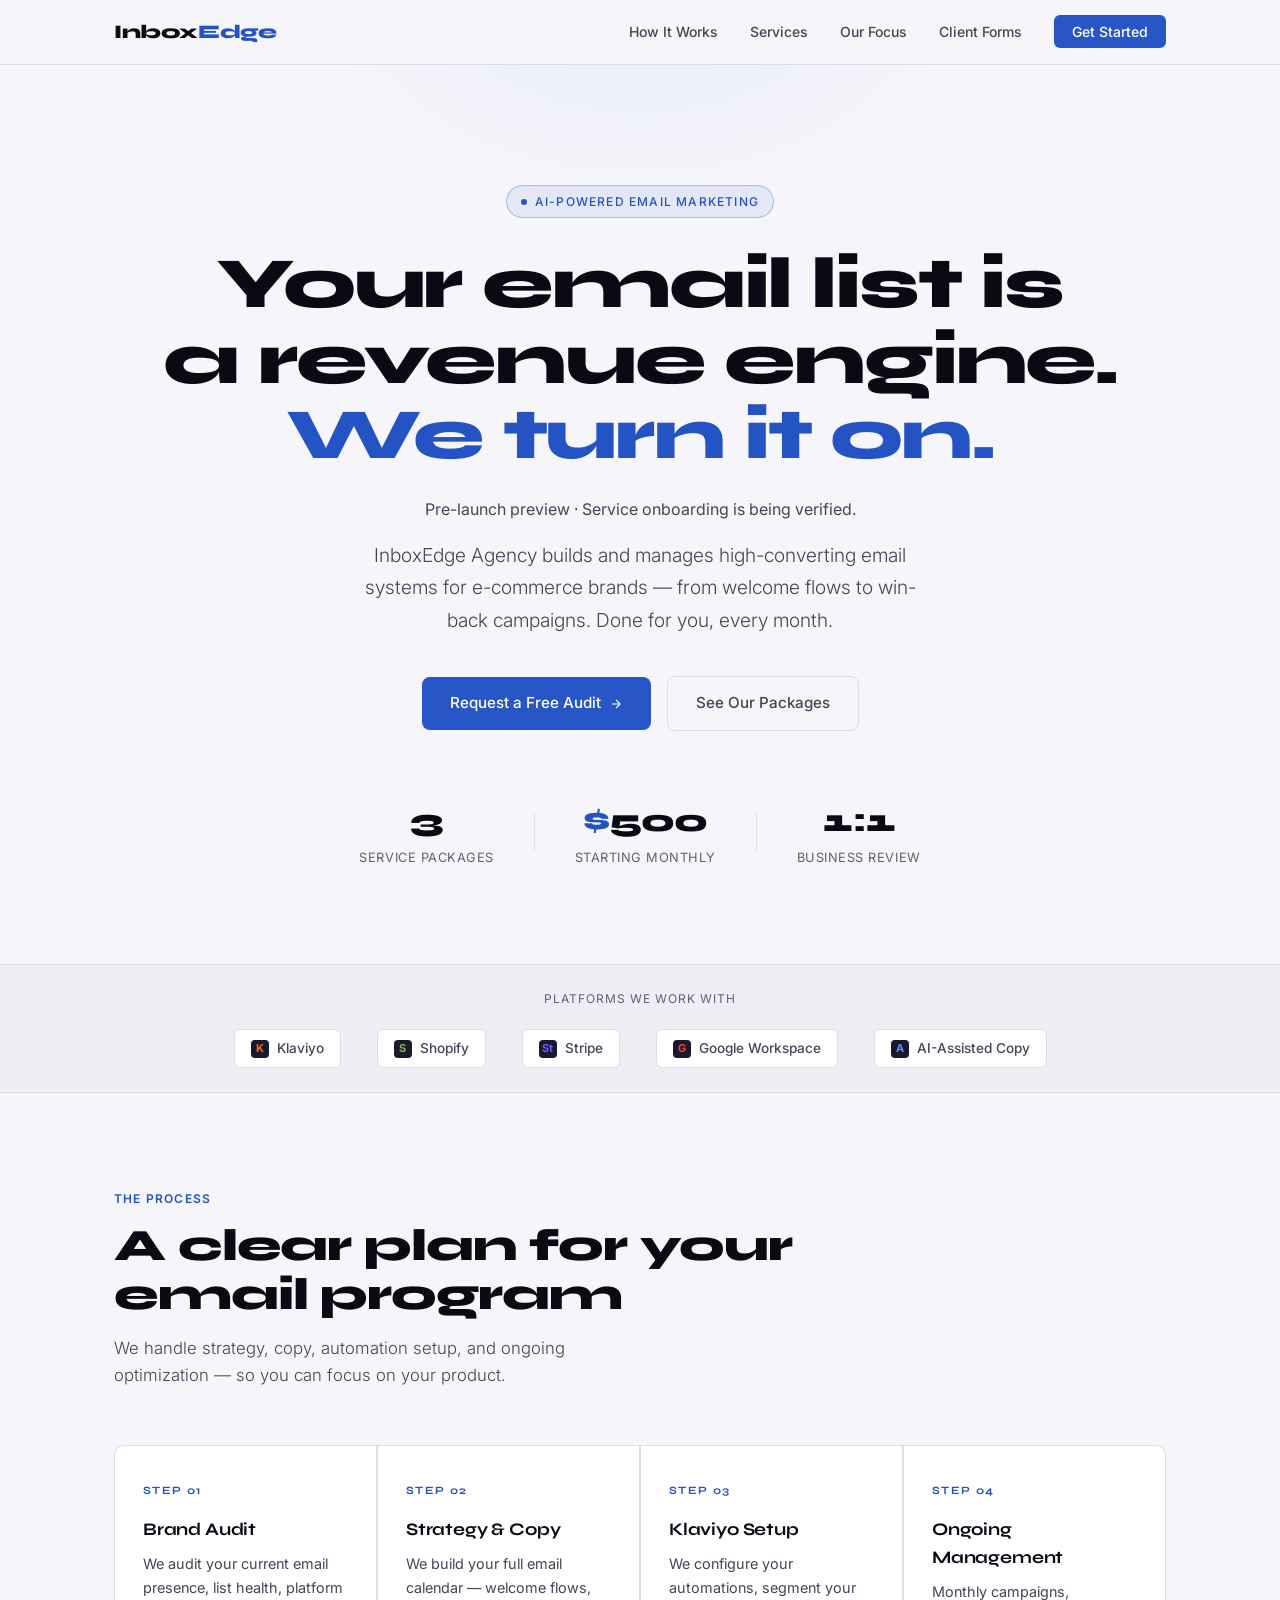
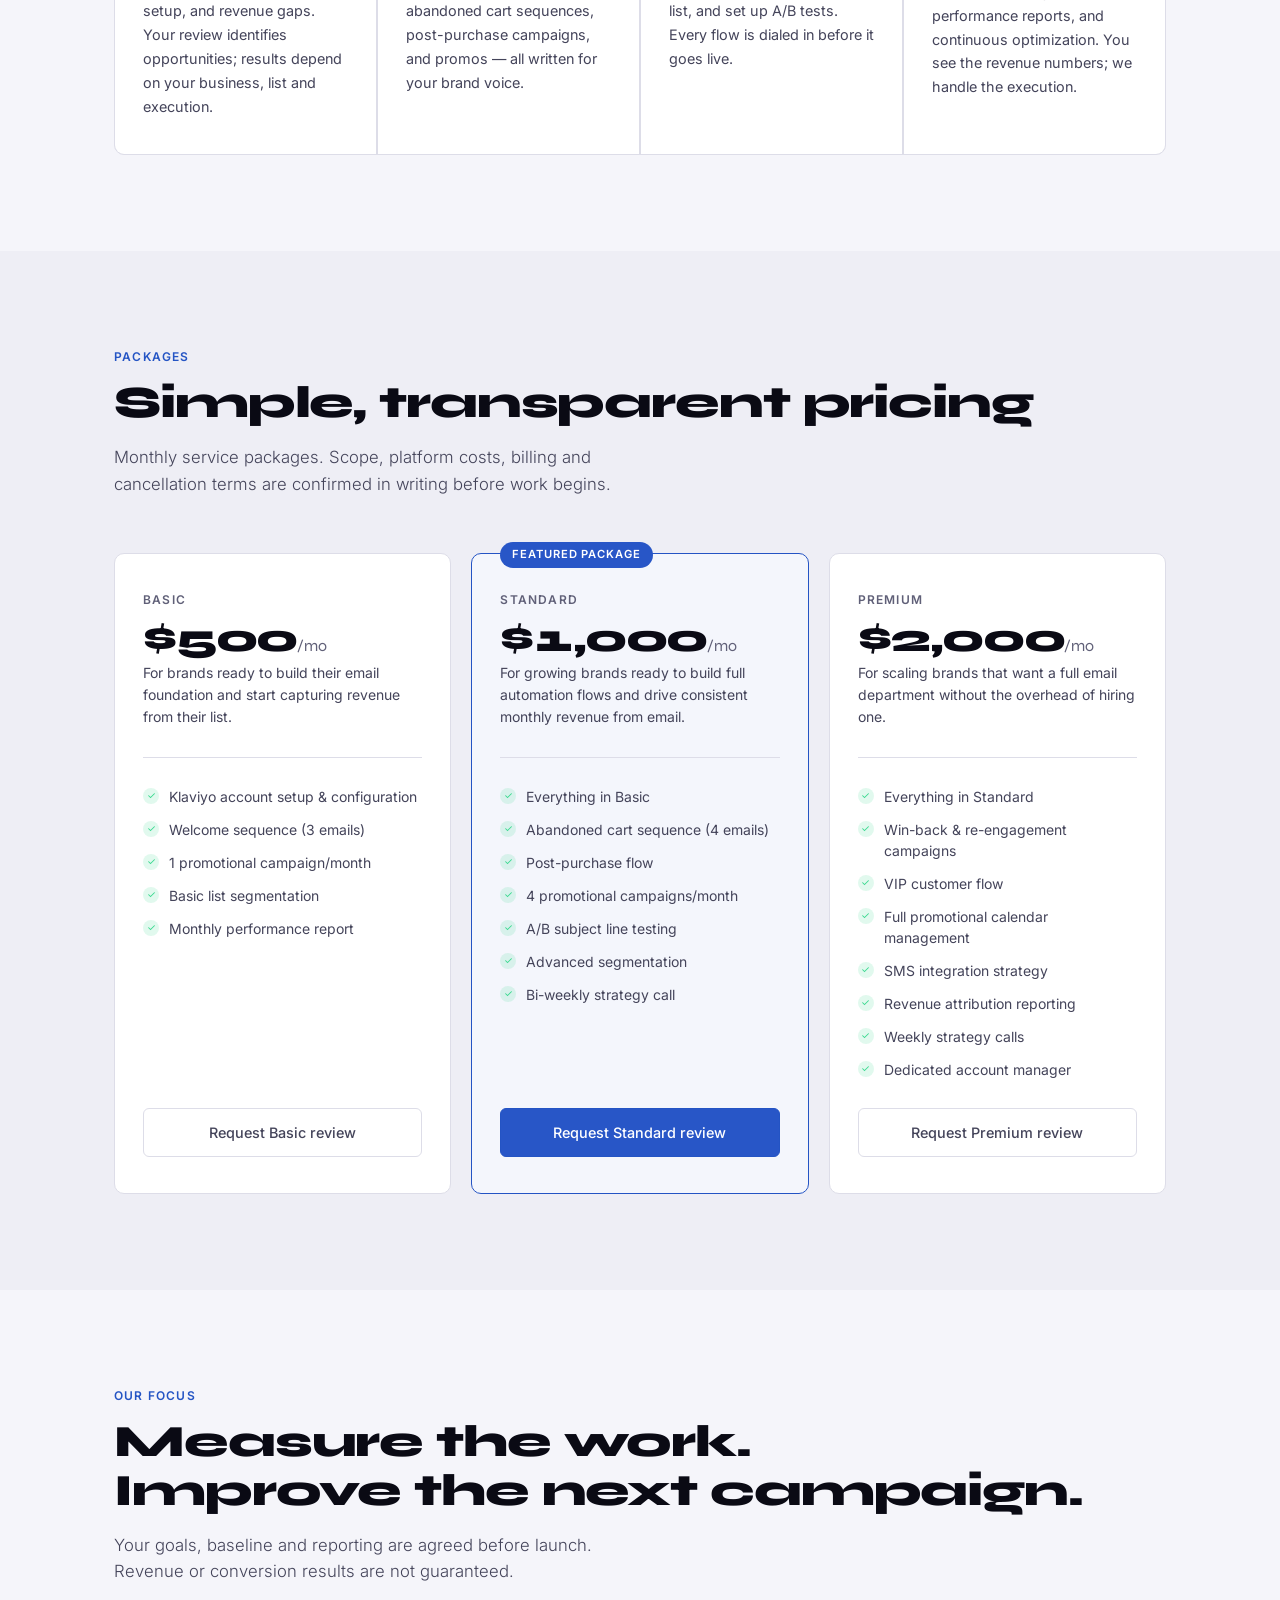
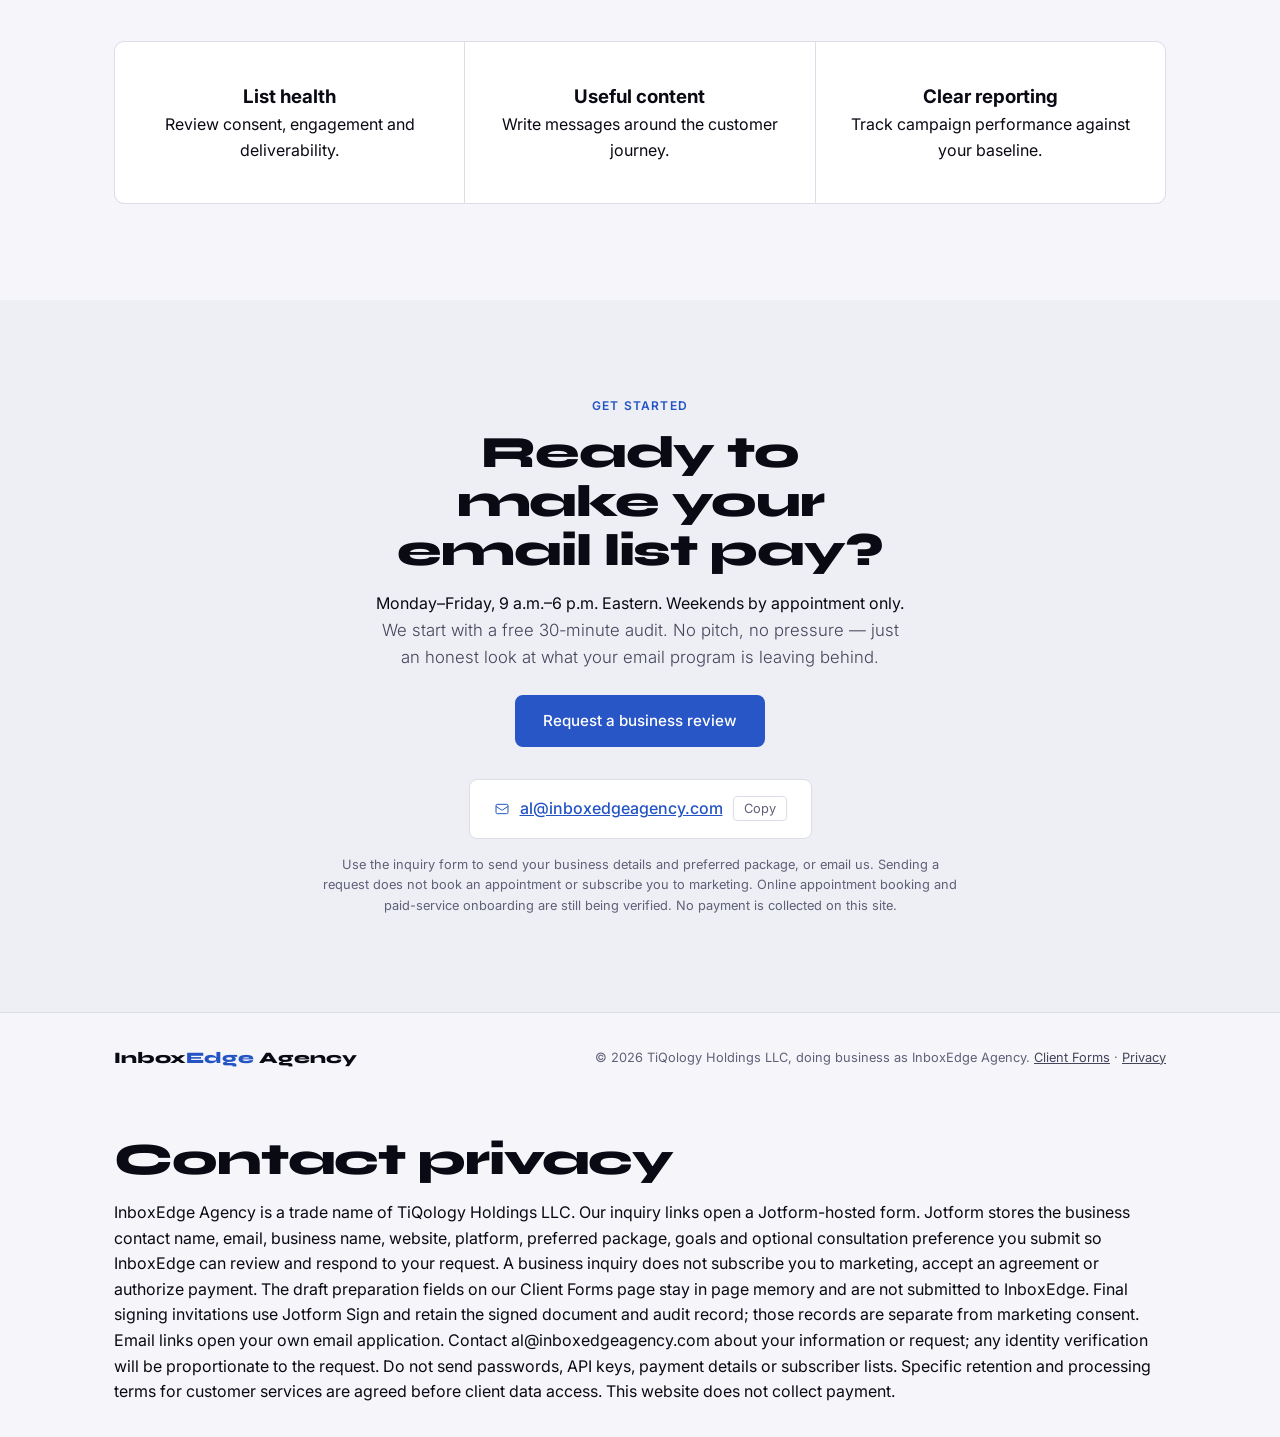
==== index.html @ fc774841 "Connect tested qualified intake with package prefill and accurate privacy" ====
<!doctype html><html lang="en"><head><meta charset=utf8><meta name=viewport content="width=device-width,initial-scale=1,viewport-fit=cover">
<title>InboxEdge Agency | Email Marketing for E-commerce</title><meta name="description" content="Email strategy, copy and automation setup for e-commerce brands. Explore InboxEdge Agency packages and request a business review."><meta name="referrer" content="strict-origin-when-cross-origin">
<link rel="stylesheet" href="https://fonts.googleapis.com/css2?family=Syne:wght@400;600;700;800&family=Inter:wght@300;400;500&display=swap">

<style>
:root {
  --bg:       #0a0a0f;
  --bg-2:     #111118;
  --bg-card:  #15151e;
  --border:   #22222e;
  --fg:       #f0f0f5;
  --fg-2:     #9090a8;
  --fg-3:     #aaaabd;
  --accent:   #5b8cff;
  --accent-2: #3d6ee8;
  --button:   #2856c7;
  --button-hover: #2047a6;
  --glow:     rgba(91,140,255,0.12);
  --good:     #34d88c;
  --radius:   10px;
  color-scheme: dark;
}
@media (prefers-color-scheme: light) {
  :root:not([data-theme="dark"]) {
    --bg:#f5f5fa;--bg-2:#eeeef5;--bg-card:#ffffff;--border:#dddde8;--fg:#0a0a14;--fg-2:#44445a;--fg-3:#606078;--accent:#2454c4;--accent-2:#2255d4;--glow:rgba(58,110,245,0.08);color-scheme:light;
  }
}
:root[data-theme="light"] {
  --bg:#f5f5fa;--bg-2:#eeeef5;--bg-card:#ffffff;--border:#dddde8;--fg:#0a0a14;--fg-2:#44445a;--fg-3:#606078;--accent:#2454c4;--accent-2:#2255d4;--glow:rgba(58,110,245,0.08);color-scheme:light;
}
*,*::before,*::after{box-sizing:border-box;margin:0;padding:0;}
html,body{height:100%;}
body{background:var(--bg);color:var(--fg);font-family:'Inter',system-ui,sans-serif;font-size:16px;line-height:1.6;-webkit-font-smoothing:antialiased;}
img{max-width:100%;display:block;}
.wrap{max-width:1100px;margin:0 auto;padding-left:max(24px,env(safe-area-inset-left,0px));padding-right:max(24px,env(safe-area-inset-right,0px));}
section{padding-block:96px;}
nav{position:sticky;top:env(safe-area-inset-top,0px);z-index:50;background:color-mix(in srgb,var(--bg) 85%,transparent);backdrop-filter:blur(12px);border-bottom:1px solid var(--border);}
body::before{content:"";position:fixed;inset:0 0 auto;height:env(safe-area-inset-top,0px);z-index:51;background:var(--bg);}
.nav-inner{display:flex;align-items:center;justify-content:space-between;height:64px;padding-left:max(24px,env(safe-area-inset-left,0px));padding-right:max(24px,env(safe-area-inset-right,0px));max-width:1100px;margin:0 auto;}
.logo{font-family:'Syne',sans-serif;font-weight:800;font-size:1.2rem;letter-spacing:-0.02em;color:var(--fg);text-decoration:none;}
.logo span{color:var(--accent);}
.nav-links{display:flex;align-items:center;gap:32px;list-style:none;}
.nav-links a{font-size:0.875rem;font-weight:500;color:var(--fg-2);text-decoration:none;transition:color 0.2s;}
.nav-links a:hover{color:var(--fg);}
.nav-cta{background:var(--accent);color:#fff!important;padding:8px 18px;border-radius:6px;font-weight:500!important;transition:background 0.2s!important;}
.nav-cta:hover{background:var(--accent-2)!important;color:#fff!important;}
.hero{padding-block:120px 96px;text-align:center;position:relative;overflow:hidden;}
.hero::before{content:"";position:absolute;top:-40%;left:50%;transform:translateX(-50%);width:700px;height:500px;background:radial-gradient(ellipse at center,var(--glow) 0%,transparent 70%);pointer-events:none;}
.eyebrow{display:inline-flex;align-items:center;gap:8px;font-size:0.75rem;font-weight:500;letter-spacing:0.1em;text-transform:uppercase;color:var(--accent);border:1px solid color-mix(in srgb,var(--accent) 30%,transparent);background:color-mix(in srgb,var(--accent) 8%,transparent);padding:6px 14px;border-radius:100px;margin-bottom:28px;}
.eyebrow-dot{width:6px;height:6px;background:var(--accent);border-radius:50%;animation:pulse 2s ease-in-out infinite;}
@keyframes pulse{0%,100%{opacity:1;}50%{opacity:0.3;}}
h1{font-family:'Syne',sans-serif;font-size:clamp(2.6rem,6vw,4.5rem);font-weight:800;line-height:1.05;letter-spacing:-0.03em;text-wrap:balance;margin-bottom:24px;color:var(--fg);}
h1 em{font-style:normal;color:var(--accent);}
.hero-sub{font-size:clamp(1rem,2vw,1.2rem);color:var(--fg-2);max-width:580px;margin:0 auto 40px;font-weight:300;line-height:1.7;}
.hero-actions{display:flex;align-items:center;justify-content:center;gap:16px;flex-wrap:wrap;}
.btn-primary{display:inline-flex;align-items:center;gap:8px;background:var(--accent);color:#fff;font-family:'Inter',sans-serif;font-weight:500;font-size:0.95rem;padding:14px 28px;border-radius:8px;text-decoration:none;transition:background 0.2s,transform 0.15s;}
.btn-primary:hover{background:var(--accent-2);transform:translateY(-1px);}
.btn-secondary{display:inline-flex;align-items:center;gap:8px;background:transparent;color:var(--fg-2);font-family:'Inter',sans-serif;font-weight:500;font-size:0.95rem;padding:14px 28px;border-radius:8px;border:1px solid var(--border);text-decoration:none;transition:border-color 0.2s,color 0.2s;}
.btn-secondary:hover{border-color:var(--fg-3);color:var(--fg);}
.hero-stat-row{display:flex;align-items:center;justify-content:center;gap:40px;margin-top:64px;flex-wrap:wrap;}
.hero-stat{text-align:center;}
.hero-stat-num{font-family:'Syne',sans-serif;font-size:2rem;font-weight:800;color:var(--fg);letter-spacing:-0.03em;font-variant-numeric:tabular-nums;}
.hero-stat-num span{color:var(--accent);}
.hero-stat-label{font-size:0.8rem;color:var(--fg-3);letter-spacing:0.04em;text-transform:uppercase;margin-top:2px;}
.stat-divider{width:1px;height:36px;background:var(--border);}
.proof-band{border-top:1px solid var(--border);border-bottom:1px solid var(--border);background:var(--bg-2);padding-block:24px;overflow:hidden;}
.proof-label{text-align:center;font-size:0.75rem;color:var(--fg-3);letter-spacing:0.08em;text-transform:uppercase;margin-bottom:20px;}
.platform-row{display:flex;align-items:center;justify-content:center;gap:36px;flex-wrap:wrap;}
.platform-pill{display:flex;align-items:center;gap:8px;font-size:0.85rem;font-weight:500;color:var(--fg-2);padding:8px 16px;border:1px solid var(--border);border-radius:6px;background:var(--bg-card);}
.platform-icon{width:18px;height:18px;border-radius:4px;display:flex;align-items:center;justify-content:center;font-size:11px;font-weight:700;}
.section-label{font-size:0.75rem;font-weight:600;letter-spacing:0.1em;text-transform:uppercase;color:var(--accent);margin-bottom:12px;}
h2{font-family:'Syne',sans-serif;font-size:clamp(1.8rem,4vw,2.8rem);font-weight:800;letter-spacing:-0.025em;line-height:1.1;text-wrap:balance;color:var(--fg);margin-bottom:16px;}
.section-sub{font-size:1.05rem;color:var(--fg-2);max-width:520px;margin-bottom:56px;font-weight:300;}
.steps{display:grid;grid-template-columns:repeat(auto-fit,minmax(240px,1fr));gap:2px;border:1px solid var(--border);border-radius:var(--radius);overflow:hidden;background:var(--border);}
.step{background:var(--bg-card);padding:36px 28px;position:relative;}
.step-num{font-family:'Syne',sans-serif;font-size:0.7rem;font-weight:700;letter-spacing:0.12em;color:var(--accent);text-transform:uppercase;margin-bottom:16px;}
.step h3{font-family:'Syne',sans-serif;font-size:1.1rem;font-weight:700;letter-spacing:-0.01em;margin-bottom:8px;color:var(--fg);}
.step p{font-size:0.9rem;color:var(--fg-2);line-height:1.65;}
.services-section{background:var(--bg-2);}
.packages{display:grid;grid-template-columns:repeat(auto-fit,minmax(280px,1fr));gap:20px;}
.package{background:var(--bg-card);border:1px solid var(--border);border-radius:var(--radius);padding:36px 28px;display:flex;flex-direction:column;transition:border-color 0.2s;position:relative;}
.package:hover{border-color:var(--accent);}
.package.featured{border-color:var(--accent);background:color-mix(in srgb,var(--accent) 5%,var(--bg-card));}
.package-badge{position:absolute;top:-12px;left:28px;background:var(--accent);color:#fff;font-size:0.7rem;font-weight:600;letter-spacing:0.08em;text-transform:uppercase;padding:4px 12px;border-radius:100px;}
.package-tier{font-size:0.75rem;font-weight:600;letter-spacing:0.1em;text-transform:uppercase;color:var(--fg-3);margin-bottom:8px;}
.package-price{font-family:'Syne',sans-serif;font-size:2.5rem;font-weight:800;letter-spacing:-0.03em;color:var(--fg);line-height:1;margin-bottom:4px;font-variant-numeric:tabular-nums;}
.package-price span{font-size:1rem;font-weight:400;color:var(--fg-3);letter-spacing:0;}
.package-desc{font-size:0.875rem;color:var(--fg-2);margin-bottom:28px;padding-bottom:28px;border-bottom:1px solid var(--border);}
.package-features{list-style:none;display:flex;flex-direction:column;gap:12px;flex:1;margin-bottom:28px;}
.package-features li{display:flex;align-items:flex-start;gap:10px;font-size:0.875rem;color:var(--fg-2);line-height:1.5;}
.check-icon{width:16px;height:16px;border-radius:50%;background:color-mix(in srgb,var(--good) 15%,transparent);color:var(--good);display:flex;align-items:center;justify-content:center;font-size:10px;flex-shrink:0;margin-top:2px;}
.pkg-btn{display:block;text-align:center;padding:12px;border-radius:6px;font-weight:500;font-size:0.9rem;text-decoration:none;transition:background 0.2s,color 0.2s;border:1px solid var(--border);color:var(--fg-2);}
.pkg-btn:hover{border-color:var(--accent);color:var(--accent);}
.package.featured .pkg-btn{background:var(--accent);border-color:var(--accent);color:#fff;}
.package.featured .pkg-btn:hover{background:var(--accent-2);}
.results-grid{display:grid;grid-template-columns:repeat(auto-fit,minmax(200px,1fr));gap:1px;border:1px solid var(--border);border-radius:var(--radius);overflow:hidden;background:var(--border);}
.result-card{background:var(--bg-card);padding:40px 28px;text-align:center;}
.result-num{font-family:'Syne',sans-serif;font-size:2.6rem;font-weight:800;letter-spacing:-0.04em;color:var(--accent);line-height:1;margin-bottom:8px;font-variant-numeric:tabular-nums;}
.result-label{font-size:0.875rem;color:var(--fg-2);line-height:1.5;}
.contact-section{background:var(--bg-2);}
.contact-box{max-width:640px;margin:0 auto;text-align:center;}
.contact-email{display:inline-flex;align-items:center;gap:10px;margin-top:32px;padding:16px 24px;border:1px solid var(--border);border-radius:8px;background:var(--bg-card);font-size:1rem;font-weight:500;color:var(--fg);position:relative;}
.email-address{font-family:'Inter',monospace;color:var(--accent);user-select:all;}
.copy-btn{cursor:pointer;background:none;border:none;color:var(--fg-3);font-size:0.8rem;padding:4px 10px;border-radius:4px;border:1px solid var(--border);font-family:'Inter',sans-serif;transition:color 0.2s,border-color 0.2s;}
.copy-btn:hover{color:var(--accent);border-color:var(--accent);}
footer{border-top:1px solid var(--border);padding-block:32px;}
.footer-inner{display:flex;align-items:center;justify-content:space-between;flex-wrap:wrap;gap:16px;padding-left:max(24px,env(safe-area-inset-left,0px));padding-right:max(24px,env(safe-area-inset-right,0px));max-width:1100px;margin:0 auto;}
.footer-logo{font-family:'Syne',sans-serif;font-weight:800;font-size:1rem;color:var(--fg);}
.footer-logo span{color:var(--accent);}
.footer-copy{font-size:0.8rem;color:var(--fg-3);}
@media(max-width:600px){section{padding-block:64px;}.hero{padding-block:72px 56px;}.hero-stat-row{gap:24px;}.stat-divider{display:none;}.nav-links{display:none;}}
a:focus-visible,button:focus-visible{outline:3px solid var(--accent);outline-offset:4px;} .skip-link{position:absolute;left:12px;top:-100px;z-index:100;background:var(--bg-card);padding:12px;color:var(--fg);} .skip-link:focus{top:12px;} @media(prefers-reduced-motion:reduce){*,*::before,*::after{animation:none!important;transition:none!important;scroll-behavior:auto!important;}} @media(max-width:600px){.nav-links{display:flex;gap:12px}.nav-links li:not(:last-child){display:none}.contact-email{max-width:100%;flex-wrap:wrap;justify-content:center}.email-address{overflow-wrap:anywhere}} </style><style>
/* Separate button backgrounds from accent text to preserve readable contrast. */
.nav-cta,.btn-primary,.package-badge,.package.featured .pkg-btn{background:var(--button);color:#fff;}
.nav-cta:hover,.btn-primary:hover,.package.featured .pkg-btn:hover{background:var(--button-hover)!important;}
.sr-only{position:absolute;width:1px;height:1px;padding:0;margin:-1px;overflow:hidden;clip-path:inset(50%);white-space:nowrap;border:0;}
section[id],main[id]{scroll-margin-top:100px;}
@media(max-width:600px){
  .nav-inner{height:auto;min-height:64px;flex-wrap:wrap;gap:12px;padding-block:12px;}
  .nav-links{display:flex;flex-wrap:wrap;gap:12px 18px;width:100%;}
  .nav-links li:not(:last-child){display:list-item;}
  .nav-links a{display:inline-block;padding-block:8px;}
  .packages,.steps,.results-grid{grid-template-columns:minmax(0,1fr);}
  .hero-actions>a{justify-content:center;max-width:100%;}
  section[id],main[id]{scroll-margin-top:160px;}
}
</style></head><body><a class="skip-link" href="#main">Skip to content</a>


<nav aria-label="Main navigation">
  <div class="nav-inner">
    <a href="#" class="logo">Inbox<span>Edge</span></a>
    <ul class="nav-links">
      <li><a href="#how">How It Works</a></li>
      <li><a href="#services">Services</a></li>
      <li><a href="#results">Our Focus</a></li>
      <li><a href="/forms/">Client Forms</a></li>
      <li><a href="#contact" class="nav-cta">Get Started</a></li>
    </ul>
  </div>
</nav>

<main id="main"><section class="hero">
  <div class="wrap">
    <div class="eyebrow"><span class="eyebrow-dot"></span>AI-Powered Email Marketing</div>
    <h1>Your email list is<br>a revenue engine.<br><em>We turn it on.</em></h1>
    <p style="color:var(--fg-2);margin-bottom:16px">Pre-launch preview · Service onboarding is being verified.</p><p class="hero-sub">InboxEdge Agency builds and manages high-converting email systems for e-commerce brands — from welcome flows to win-back campaigns. Done for you, every month.</p>
    <div class="hero-actions">
      <a href="https://www.jotform.com/262954506255058?package=Free%20business%20review%20or%20undecided" class="btn-primary">Request a Free Audit <svg aria-hidden="true" focusable="false" width="14" height="14" fill="none" stroke="currentColor" stroke-width="2" viewBox="0 0 24 24"><path d="M5 12h14M12 5l7 7-7 7"/></svg></a>
      <a href="#services" class="btn-secondary">See Our Packages</a>
    </div>
    <div class="hero-stat-row">
      <div class="hero-stat"><div class="hero-stat-num">3</div><div class="hero-stat-label">Service Packages</div></div>
      <div class="stat-divider"></div>
      <div class="hero-stat"><div class="hero-stat-num"><span>$</span>500</div><div class="hero-stat-label">Starting Monthly</div></div>
      <div class="stat-divider"></div>
      <div class="hero-stat"><div class="hero-stat-num">1:1</div><div class="hero-stat-label">Business Review</div></div>
    </div>
  </div>
</section>

<div class="proof-band">
  <div class="proof-label">Platforms we work with</div>
  <div class="platform-row">
    <div class="platform-pill"><div class="platform-icon" style="background:#1a1a2e;color:#fd6a02;">K</div>Klaviyo</div>
    <div class="platform-pill"><div class="platform-icon" style="background:#1a1a2e;color:#7ab648;">S</div>Shopify</div>
    <div class="platform-pill"><div class="platform-icon" style="background:#1a1a2e;color:#635bff;">St</div>Stripe</div>
    <div class="platform-pill"><div class="platform-icon" style="background:#1a1a2e;color:#ea4335;">G</div>Google Workspace</div>
    <div class="platform-pill"><div class="platform-icon" style="background:#1a1a2e;color:#5b8cff;">A</div>AI-Assisted Copy</div>
  </div>
</div>

<section id="how">
  <div class="wrap">
    <div class="section-label">The Process</div>
    <h2>A clear plan for your<br>email program</h2>
    <p class="section-sub">We handle strategy, copy, automation setup, and ongoing optimization — so you can focus on your product.</p>
    <div class="steps">
      <div class="step"><div class="step-num">Step 01</div><h3>Brand Audit</h3><p>We audit your current email presence, list health, platform setup, and revenue gaps. Your review identifies opportunities; results depend on your business, list and execution.</p></div>
      <div class="step"><div class="step-num">Step 02</div><h3>Strategy & Copy</h3><p>We build your full email calendar — welcome flows, abandoned cart sequences, post-purchase campaigns, and promos — all written for your brand voice.</p></div>
      <div class="step"><div class="step-num">Step 03</div><h3>Klaviyo Setup</h3><p>We configure your automations, segment your list, and set up A/B tests. Every flow is dialed in before it goes live.</p></div>
      <div class="step"><div class="step-num">Step 04</div><h3>Ongoing Management</h3><p>Monthly campaigns, performance reports, and continuous optimization. You see the revenue numbers; we handle the execution.</p></div>
    </div>
  </div>
</section>

<section id="services" class="services-section">
  <div class="wrap">
    <div class="section-label">Packages</div>
    <h2>Simple, transparent pricing</h2>
    <p class="section-sub">Monthly service packages. Scope, platform costs, billing and cancellation terms are confirmed in writing before work begins.</p>
    <div class="packages">
      <div class="package">
        <div class="package-tier">Basic</div>
        <div class="package-price">$500<span>/mo</span></div>
        <p class="package-desc">For brands ready to build their email foundation and start capturing revenue from their list.</p>
        <ul class="package-features">
          <li><span class="check-icon">✓</span>Klaviyo account setup & configuration</li>
          <li><span class="check-icon">✓</span>Welcome sequence (3 emails)</li>
          <li><span class="check-icon">✓</span>1 promotional campaign/month</li>
          <li><span class="check-icon">✓</span>Basic list segmentation</li>
          <li><span class="check-icon">✓</span>Monthly performance report</li>
        </ul>
        <a href="https://www.jotform.com/262954506255058?package=Basic%20%E2%80%94%20%24500%2Fmonth" class="pkg-btn">Request Basic review</a>
      </div>
      <div class="package featured">
        <div class="package-badge">Featured package</div>
        <div class="package-tier">Standard</div>
        <div class="package-price">$1,000<span>/mo</span></div>
        <p class="package-desc">For growing brands ready to build full automation flows and drive consistent monthly revenue from email.</p>
        <ul class="package-features">
          <li><span class="check-icon">✓</span>Everything in Basic</li>
          <li><span class="check-icon">✓</span>Abandoned cart sequence (4 emails)</li>
          <li><span class="check-icon">✓</span>Post-purchase flow</li>
          <li><span class="check-icon">✓</span>4 promotional campaigns/month</li>
          <li><span class="check-icon">✓</span>A/B subject line testing</li>
          <li><span class="check-icon">✓</span>Advanced segmentation</li>
          <li><span class="check-icon">✓</span>Bi-weekly strategy call</li>
        </ul>
        <a href="https://www.jotform.com/262954506255058?package=Standard%20%E2%80%94%20%241%2C000%2Fmonth" class="pkg-btn">Request Standard review</a>
      </div>
      <div class="package">
        <div class="package-tier">Premium</div>
        <div class="package-price">$2,000<span>/mo</span></div>
        <p class="package-desc">For scaling brands that want a full email department without the overhead of hiring one.</p>
        <ul class="package-features">
          <li><span class="check-icon">✓</span>Everything in Standard</li>
          <li><span class="check-icon">✓</span>Win-back & re-engagement campaigns</li>
          <li><span class="check-icon">✓</span>VIP customer flow</li>
          <li><span class="check-icon">✓</span>Full promotional calendar management</li>
          <li><span class="check-icon">✓</span>SMS integration strategy</li>
          <li><span class="check-icon">✓</span>Revenue attribution reporting</li>
          <li><span class="check-icon">✓</span>Weekly strategy calls</li>
          <li><span class="check-icon">✓</span>Dedicated account manager</li>
        </ul>
        <a href="https://www.jotform.com/262954506255058?package=Premium%20%E2%80%94%20%242%2C000%2Fmonth" class="pkg-btn">Request Premium review</a>
      </div>
    </div>
  </div>
</section>

<section id="results"><div class="wrap"><div class="section-label">Our Focus</div><h2>Measure the work.<br>Improve the next campaign.</h2><p class="section-sub">Your goals, baseline and reporting are agreed before launch. Revenue or conversion results are not guaranteed.</p><div class="results-grid"><div class="result-card"><h3>List health</h3><p>Review consent, engagement and deliverability.</p></div><div class="result-card"><h3>Useful content</h3><p>Write messages around the customer journey.</p></div><div class="result-card"><h3>Clear reporting</h3><p>Track campaign performance against your baseline.</p></div></div></div></section><section id="contact" class="contact-section">
  <div class="wrap">
    <div class="contact-box">
      <div class="section-label">Get Started</div>
      <h2>Ready to make your<br>email list pay?</h2>
      <p>Monday–Friday, 9 a.m.–6 p.m. Eastern. Weekends by appointment only.</p>
      <p class="section-sub" style="margin:0 auto 8px;">We start with a free 30-minute audit. No pitch, no pressure — just an honest look at what your email program is leaving behind.</p>
      <p style="margin-top:24px"><a class="btn-primary" href="https://www.jotform.com/262954506255058?package=Free%20business%20review%20or%20undecided">Request a business review</a></p><div class="contact-email">
        <svg aria-hidden="true" focusable="false" width="16" height="16" fill="none" stroke="currentColor" stroke-width="1.5" viewBox="0 0 24 24" style="color:var(--accent)"><path d="M3 8l7.89 5.26a2 2 0 002.22 0L21 8M5 19h14a2 2 0 002-2V7a2 2 0 00-2-2H5a2 2 0 00-2 2v10a2 2 0 002 2z"/></svg>
        <a class="email-address" href="mailto:al@inboxedgeagency.com?subject=InboxEdge%20business%20audit">al@inboxedgeagency.com</a>
        <button class="copy-btn" id="copyBtn" type="button" aria-label="Copy business email address">Copy</button>
      </div>
      <p style="margin-top:16px;font-size:0.8rem;color:var(--fg-3);">Use the inquiry form to send your business details and preferred package, or email us. Sending a request does not book an appointment or subscribe you to marketing. Online appointment booking and paid-service onboarding are still being verified. No payment is collected on this site.</p>
    </div>
  </div>
</section>

<p id="copyStatus" class="sr-only" role="status" aria-live="polite"></p></main><footer>
  <div class="footer-inner">
    <div class="footer-logo">Inbox<span>Edge</span> Agency</div>
    <div class="footer-copy">© 2026 TiQology Holdings LLC, doing business as InboxEdge Agency. <a href="/forms/" style="color:var(--fg-2)">Client Forms</a> · <a href="#privacy" style="color:var(--fg-2)">Privacy</a></div>
  </div>
</footer>

<section id="privacy" class="wrap" style="padding-block:32px"><h2>Contact privacy</h2><p>InboxEdge Agency is a trade name of TiQology Holdings LLC. Our inquiry links open a Jotform-hosted form. Jotform stores the business contact name, email, business name, website, platform, preferred package, goals and optional consultation preference you submit so InboxEdge can review and respond to your request. A business inquiry does not subscribe you to marketing, accept an agreement or authorize payment. The draft preparation fields on our Client Forms page stay in page memory and are not submitted to InboxEdge. Final signing invitations use Jotform Sign and retain the signed document and audit record; those records are separate from marketing consent. Email links open your own email application. Contact al@inboxedgeagency.com about your information or request; any identity verification will be proportionate to the request. Do not send passwords, API keys, payment details or subscriber lists. Specific retention and processing terms for customer services are agreed before client data access. This website does not collect payment.</p></section><script>
document.getElementById('copyBtn').addEventListener('click',function(){
  const status=document.getElementById('copyStatus');
  const fallback=()=>{status.textContent='Copy unavailable. Select the business email address or use its email link.';};
  if(!navigator.clipboard||!navigator.clipboard.writeText){fallback();return;}
  navigator.clipboard.writeText('al@inboxedgeagency.com').then(()=>{
    status.textContent='Business email address copied.';
    this.textContent='Copied!';this.style.color='var(--good)';this.style.borderColor='var(--good)';
    setTimeout(()=>{this.textContent='Copy';this.style.color='';this.style.borderColor='';},2000);
  }).catch(fallback);
});
</script>
</body></html>
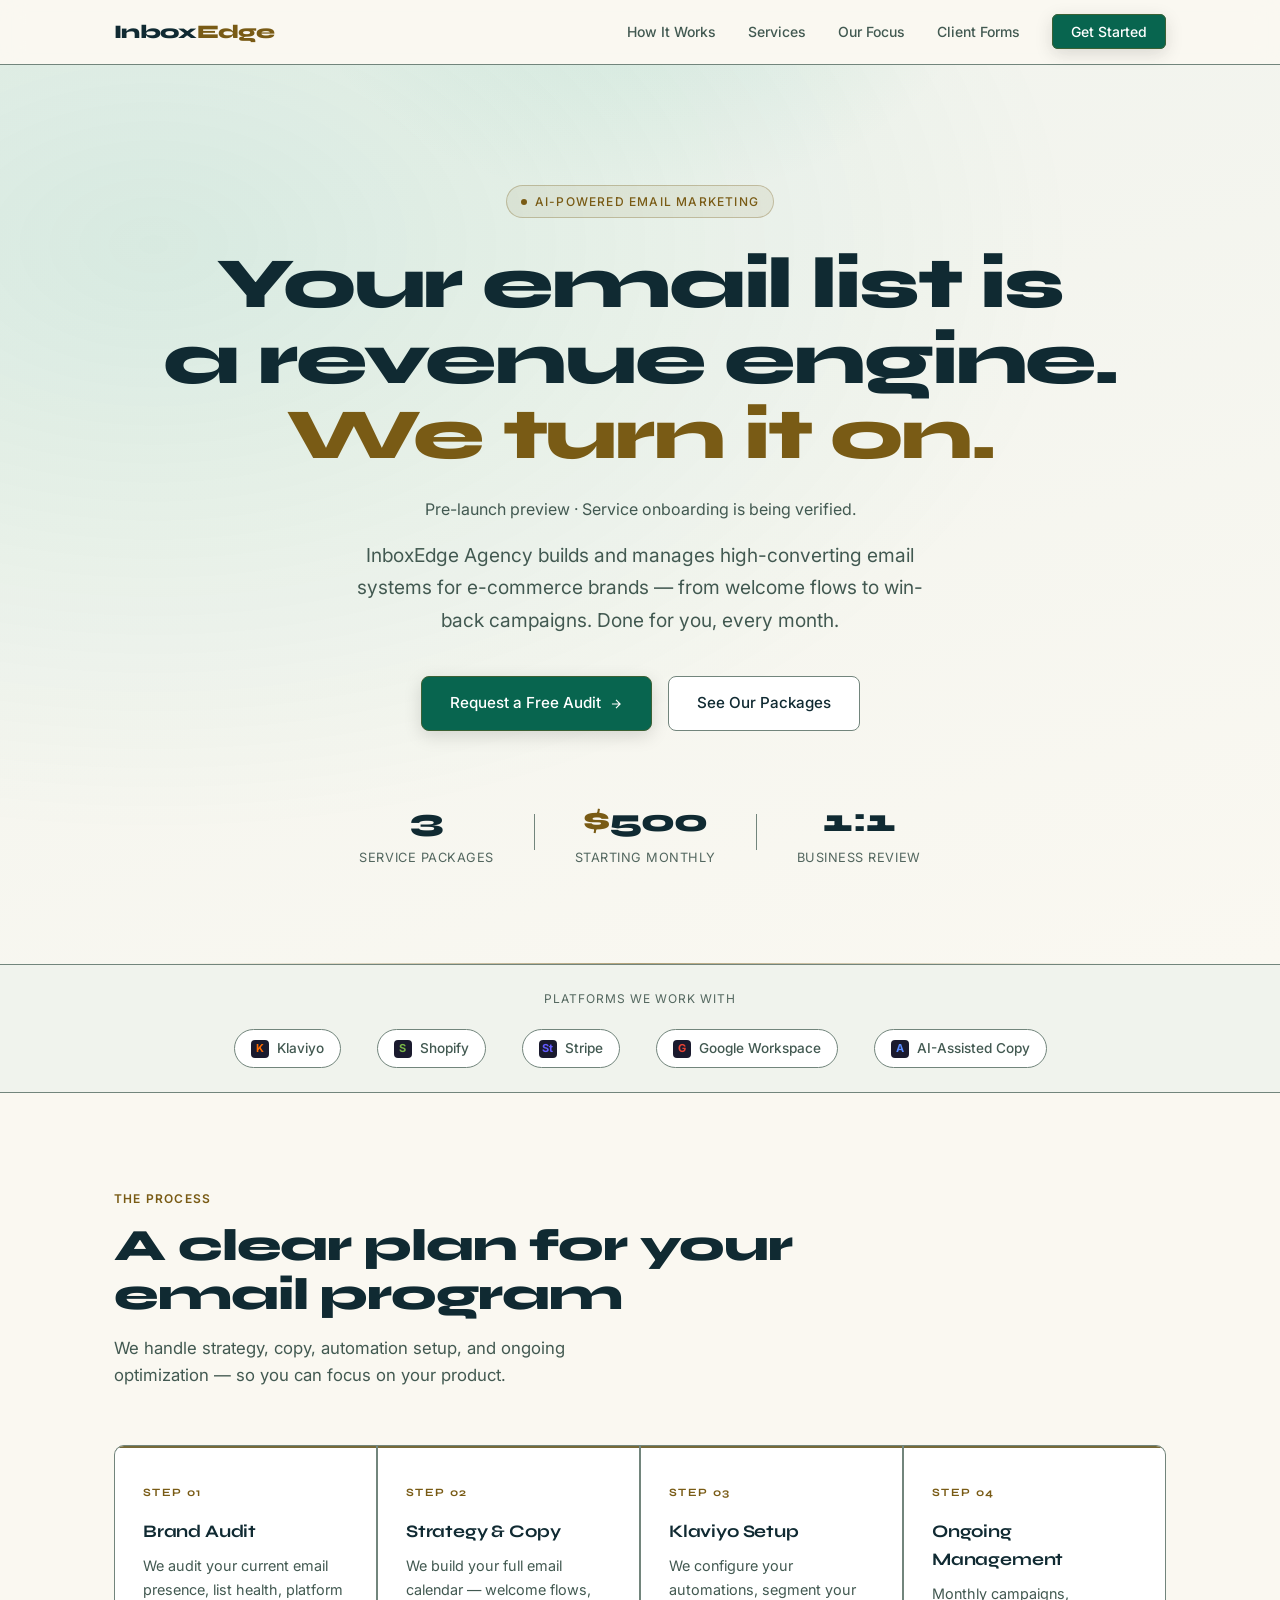
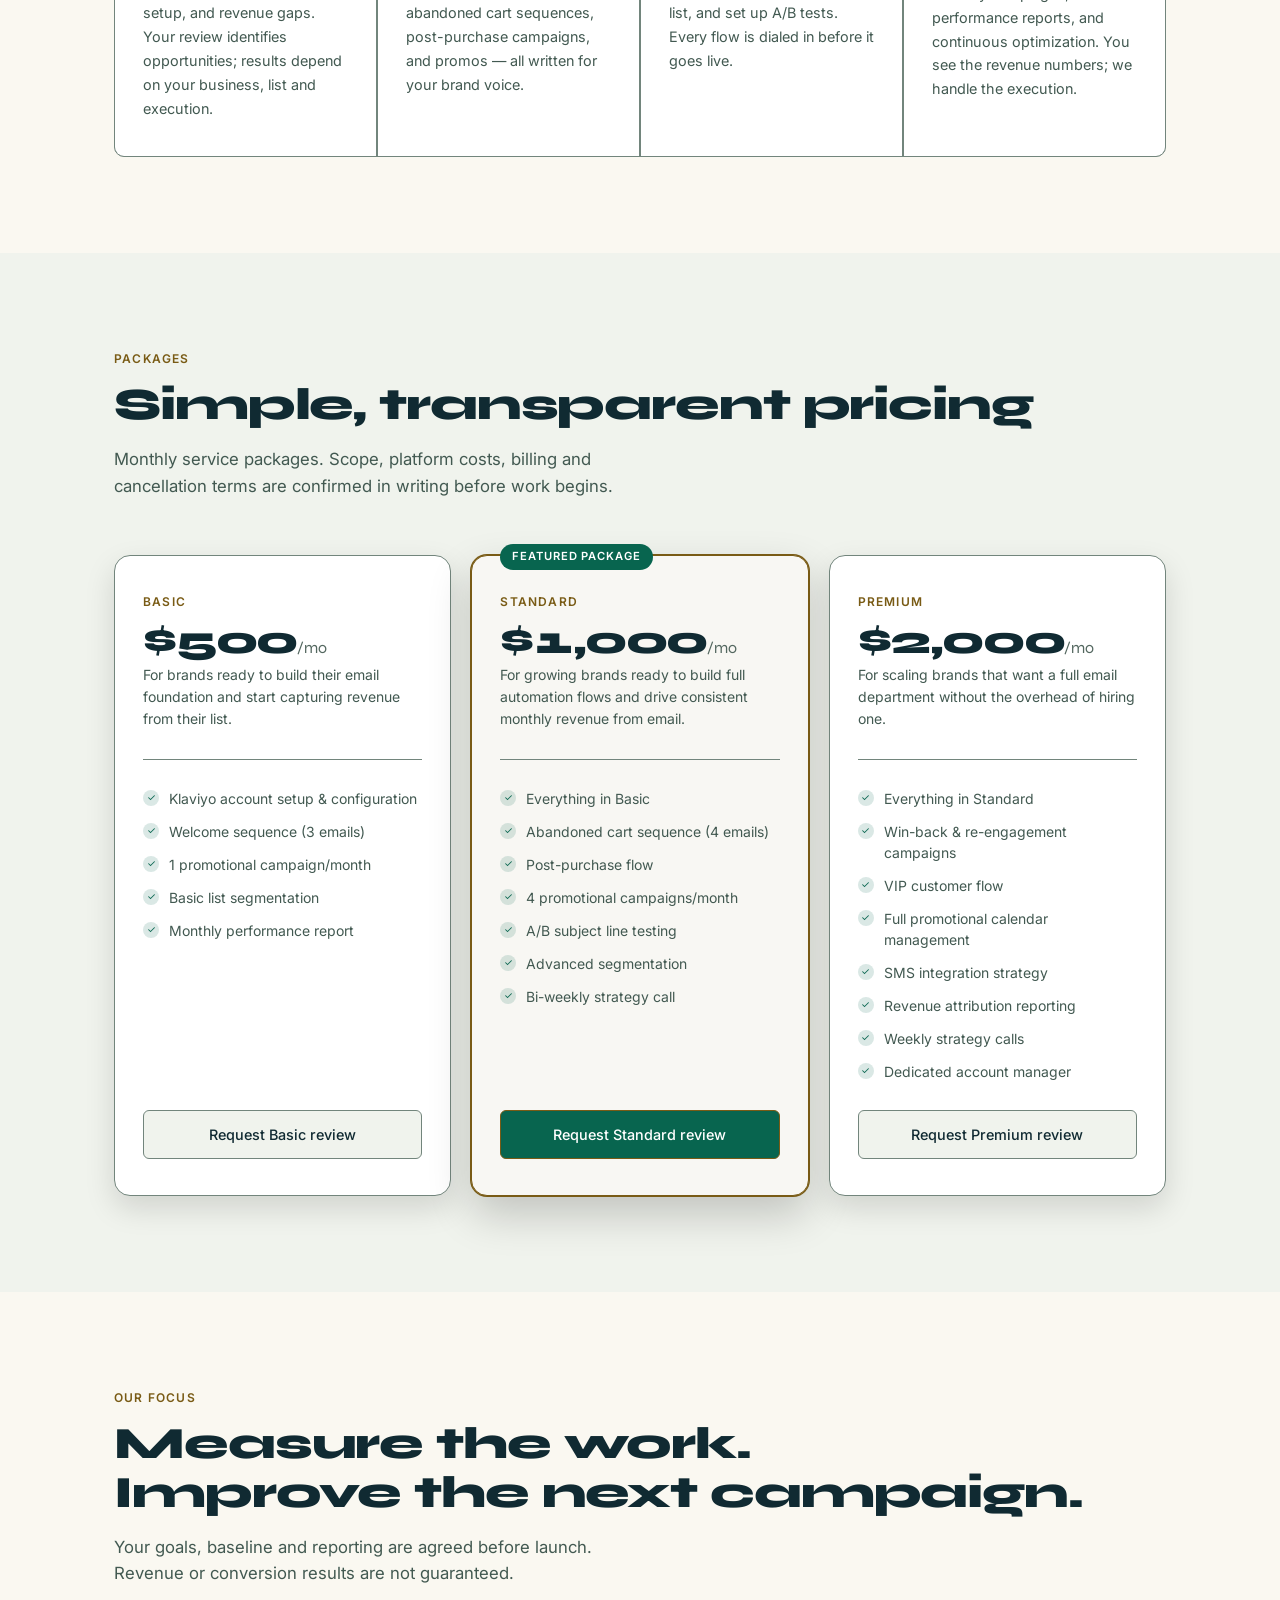
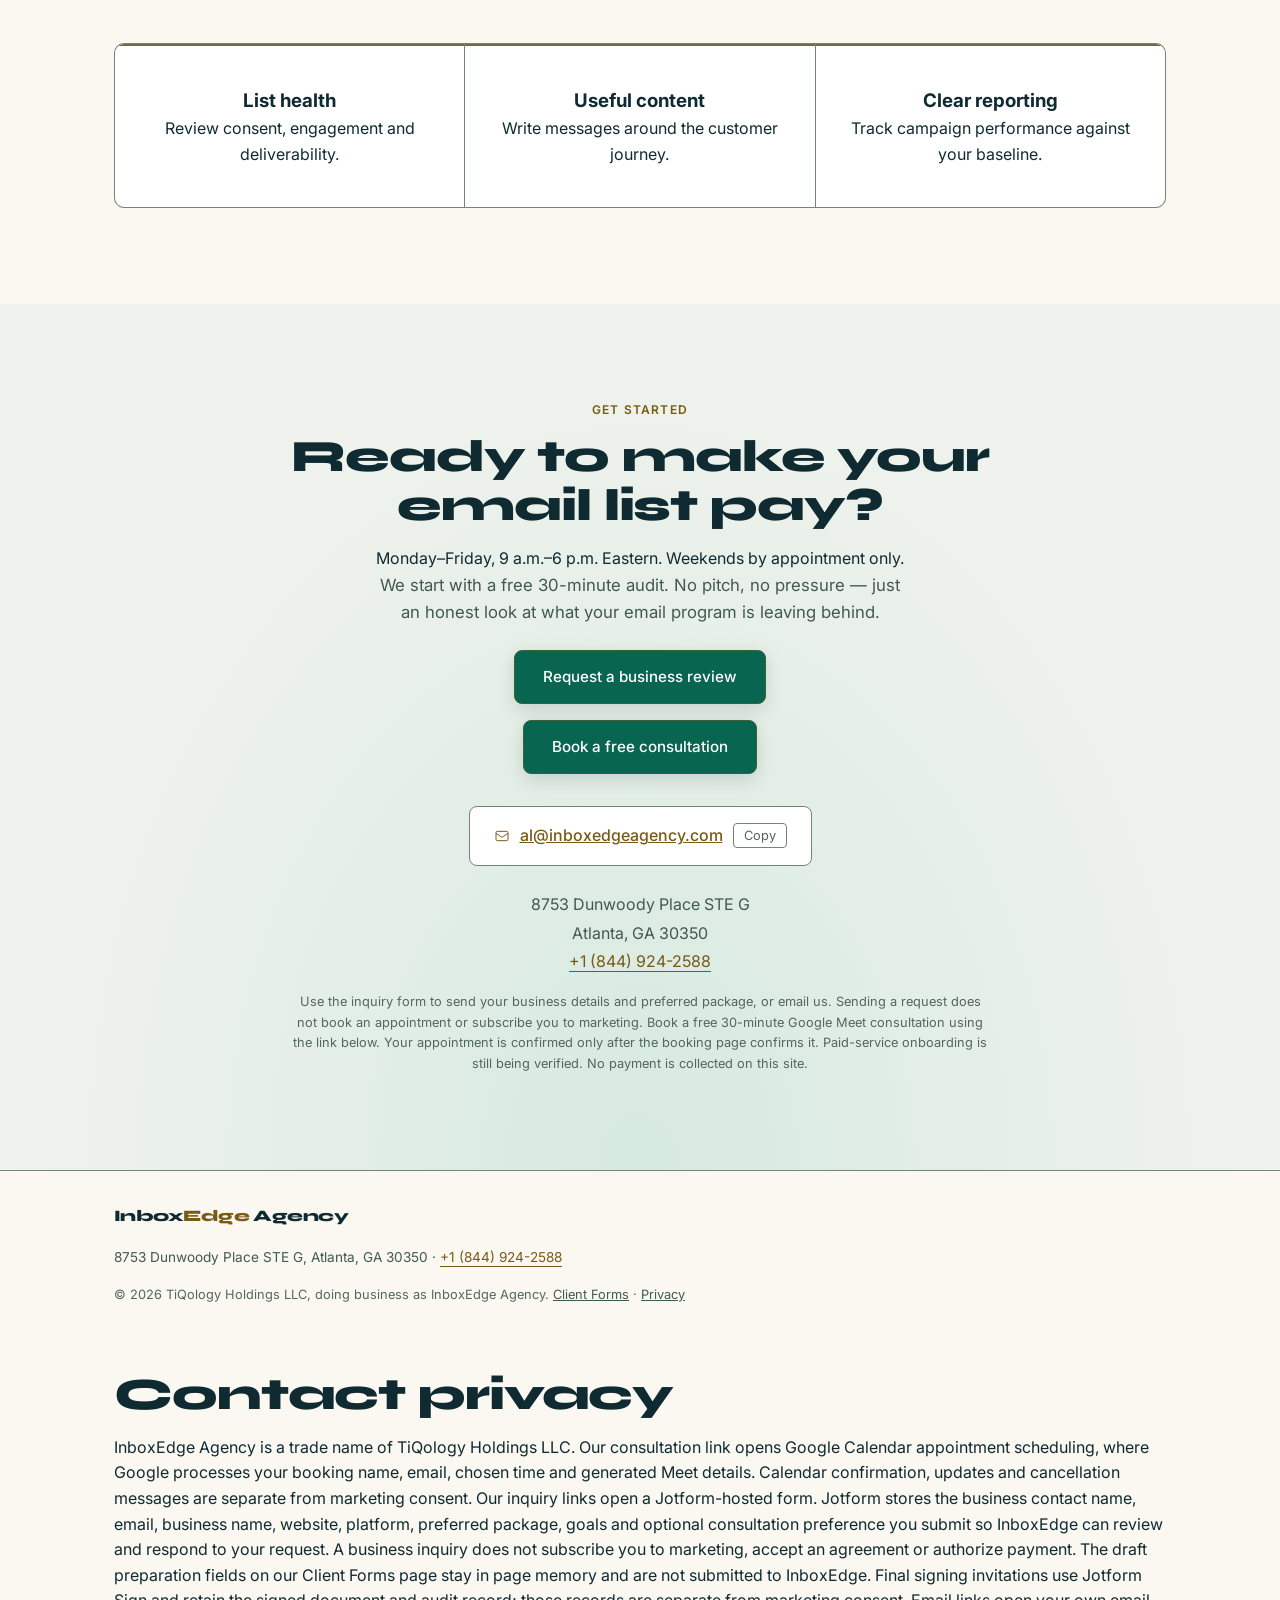
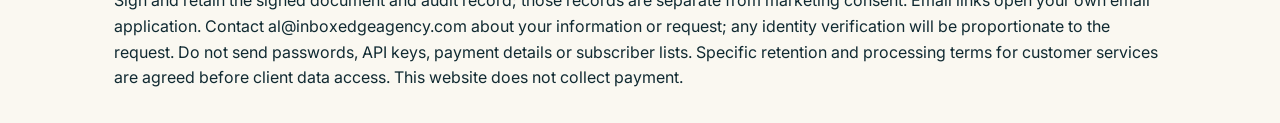
==== commit 9066acc9: "Improve InboxEdge design and connect verified consultation booking" ====
--- a/index.html
+++ b/index.html
@@ -4,29 +4,29 @@
 
 <style>
 :root {
-  --bg:       #0a0a0f;
-  --bg-2:     #111118;
-  --bg-card:  #15151e;
-  --border:   #22222e;
-  --fg:       #f0f0f5;
-  --fg-2:     #9090a8;
-  --fg-3:     #aaaabd;
-  --accent:   #5b8cff;
-  --accent-2: #3d6ee8;
-  --button:   #2856c7;
-  --button-hover: #2047a6;
-  --glow:     rgba(91,140,255,0.12);
-  --good:     #34d88c;
+  --bg:       #071726;
+  --bg-2:     #0b2132;
+  --bg-card:  #102c3c;
+  --border:   #3a5966;
+  --fg:       #f5f3eb;
+  --fg-2:     #bdcdd0;
+  --fg-3:     #b0c3c7;
+  --accent:   #edc879;
+  --accent-2: #ffe3a5;
+  --button:   #08654f;
+  --button-hover: #07513f;
+  --glow:     rgba(26,164,129,0.19);
+  --good:     #78e2b7;
   --radius:   10px;
   color-scheme: dark;
 }
 @media (prefers-color-scheme: light) {
   :root:not([data-theme="dark"]) {
-    --bg:#f5f5fa;--bg-2:#eeeef5;--bg-card:#ffffff;--border:#dddde8;--fg:#0a0a14;--fg-2:#44445a;--fg-3:#606078;--accent:#2454c4;--accent-2:#2255d4;--glow:rgba(58,110,245,0.08);color-scheme:light;
+    --bg:#faf8f1;--bg-2:#f0f3ed;--bg-card:#ffffff;--border:#72857c;--fg:#102a32;--fg-2:#425951;--fg-3:#53675f;--accent:#795b15;--accent-2:#62490f;--glow:rgba(26,164,129,0.12);color-scheme:light;
   }
 }
 :root[data-theme="light"] {
-  --bg:#f5f5fa;--bg-2:#eeeef5;--bg-card:#ffffff;--border:#dddde8;--fg:#0a0a14;--fg-2:#44445a;--fg-3:#606078;--accent:#2454c4;--accent-2:#2255d4;--glow:rgba(58,110,245,0.08);color-scheme:light;
+  --bg:#faf8f1;--bg-2:#f0f3ed;--bg-card:#ffffff;--border:#72857c;--fg:#102a32;--fg-2:#425951;--fg-3:#53675f;--accent:#795b15;--accent-2:#62490f;--glow:rgba(26,164,129,0.12);color-scheme:light;
 }
 *,*::before,*::after{box-sizing:border-box;margin:0;padding:0;}
 html,body{height:100%;}
@@ -124,6 +124,29 @@
   .hero-actions>a{justify-content:center;max-width:100%;}
   section[id],main[id]{scroll-margin-top:160px;}
 }
+
+/* Navy, emerald and warm gold, with readable surfaces in both themes. */
+.hero{background:radial-gradient(ellipse at 12% 20%,var(--glow),transparent 58%),linear-gradient(165deg,var(--bg-2),var(--bg));}
+.hero .wrap{position:relative;z-index:1;}
+.hero::after{content:"";position:absolute;bottom:0;left:12%;right:12%;height:1px;background:linear-gradient(90deg,transparent,var(--accent),transparent);opacity:.55;pointer-events:none;}
+.hero-sub,.section-sub{font-weight:400;}
+.logo,.footer-logo{letter-spacing:-.035em;}
+.nav-cta,.btn-primary{box-shadow:0 5px 18px #0002;border:1px solid color-mix(in srgb,var(--accent) 45%,var(--button));}
+.btn-secondary{color:var(--fg);background:var(--bg-card);}
+.step,.result-card{border-top:2px solid color-mix(in srgb,var(--accent) 65%,var(--border));}
+.package{box-shadow:0 12px 30px #0002;border-radius:16px;}
+.package.featured{box-shadow:0 0 0 1px var(--accent),0 18px 44px #0003;}
+.package-tier{color:var(--accent);}
+.pkg-btn{background:var(--bg-2);color:var(--fg);border-color:var(--border);min-height:46px;}
+.platform-pill{border-radius:100px;}
+.contact-section{background:radial-gradient(ellipse at 50% 100%,var(--glow),transparent 70%),var(--bg-2);}
+.contact-box{max-width:700px;}
+.business-address{font-style:normal;color:var(--fg-2);margin-top:24px;line-height:1.8;}
+.business-address a,.footer-contact a{color:var(--accent);text-underline-offset:4px;}
+.footer-contact{width:100%;font-style:normal;font-size:.85rem;color:var(--fg-2);line-height:1.8;overflow-wrap:anywhere;}
+@media(prefers-color-scheme:light){:root:not([data-theme="dark"]){--good:#08654f;}}
+:root[data-theme="light"]{--good:#08654f;}
+@media(max-width:600px){.hero-stat-row{gap:24px 20px;}.package{padding:32px 22px;}.btn-primary,.btn-secondary{min-height:48px;}.footer-inner{align-items:flex-start;}}
 </style></head><body><a class="skip-link" href="#main">Skip to content</a>
 
 
@@ -246,12 +269,13 @@
       <h2>Ready to make your<br>email list pay?</h2>
       <p>Monday–Friday, 9 a.m.–6 p.m. Eastern. Weekends by appointment only.</p>
       <p class="section-sub" style="margin:0 auto 8px;">We start with a free 30-minute audit. No pitch, no pressure — just an honest look at what your email program is leaving behind.</p>
-      <p style="margin-top:24px"><a class="btn-primary" href="https://www.jotform.com/262954506255058?package=Free%20business%20review%20or%20undecided">Request a business review</a></p><div class="contact-email">
+      <p style="margin-top:24px"><a class="btn-primary" href="https://www.jotform.com/262954506255058?package=Free%20business%20review%20or%20undecided">Request a business review</a></p><p style="margin-top:16px"><a class="btn-primary" href="https://calendar.google.com/calendar/u/0/appointments/schedules/AcZssZ36XgbTOIiL19F4vxOlDXK5-YOFHp4iMMaWG3KBht_XL6MU38wI_tvIcX-62Ot0tDEwUt_tSgOf?gv=true">Book a free consultation</a></p><div class="contact-email">
         <svg aria-hidden="true" focusable="false" width="16" height="16" fill="none" stroke="currentColor" stroke-width="1.5" viewBox="0 0 24 24" style="color:var(--accent)"><path d="M3 8l7.89 5.26a2 2 0 002.22 0L21 8M5 19h14a2 2 0 002-2V7a2 2 0 00-2-2H5a2 2 0 00-2 2v10a2 2 0 002 2z"/></svg>
         <a class="email-address" href="mailto:al@inboxedgeagency.com?subject=InboxEdge%20business%20audit">al@inboxedgeagency.com</a>
         <button class="copy-btn" id="copyBtn" type="button" aria-label="Copy business email address">Copy</button>
       </div>
-      <p style="margin-top:16px;font-size:0.8rem;color:var(--fg-3);">Use the inquiry form to send your business details and preferred package, or email us. Sending a request does not book an appointment or subscribe you to marketing. Online appointment booking and paid-service onboarding are still being verified. No payment is collected on this site.</p>
+      <address class="business-address">8753 Dunwoody Place STE G<br>Atlanta, GA 30350<br><a href="tel:+18449242588">+1 (844) 924-2588</a></address>
+      <p style="margin-top:16px;font-size:0.8rem;color:var(--fg-3);">Use the inquiry form to send your business details and preferred package, or email us. Sending a request does not book an appointment or subscribe you to marketing. Book a free 30-minute Google Meet consultation using the link below. Your appointment is confirmed only after the booking page confirms it. Paid-service onboarding is still being verified. No payment is collected on this site.</p>
     </div>
   </div>
 </section>
@@ -259,11 +283,12 @@
 <p id="copyStatus" class="sr-only" role="status" aria-live="polite"></p></main><footer>
   <div class="footer-inner">
     <div class="footer-logo">Inbox<span>Edge</span> Agency</div>
+    <address class="footer-contact">8753 Dunwoody Place STE G, Atlanta, GA 30350 · <a href="tel:+18449242588">+1 (844) 924-2588</a></address>
     <div class="footer-copy">© 2026 TiQology Holdings LLC, doing business as InboxEdge Agency. <a href="/forms/" style="color:var(--fg-2)">Client Forms</a> · <a href="#privacy" style="color:var(--fg-2)">Privacy</a></div>
   </div>
 </footer>
 
-<section id="privacy" class="wrap" style="padding-block:32px"><h2>Contact privacy</h2><p>InboxEdge Agency is a trade name of TiQology Holdings LLC. Our inquiry links open a Jotform-hosted form. Jotform stores the business contact name, email, business name, website, platform, preferred package, goals and optional consultation preference you submit so InboxEdge can review and respond to your request. A business inquiry does not subscribe you to marketing, accept an agreement or authorize payment. The draft preparation fields on our Client Forms page stay in page memory and are not submitted to InboxEdge. Final signing invitations use Jotform Sign and retain the signed document and audit record; those records are separate from marketing consent. Email links open your own email application. Contact al@inboxedgeagency.com about your information or request; any identity verification will be proportionate to the request. Do not send passwords, API keys, payment details or subscriber lists. Specific retention and processing terms for customer services are agreed before client data access. This website does not collect payment.</p></section><script>
+<section id="privacy" class="wrap" style="padding-block:32px"><h2>Contact privacy</h2><p>InboxEdge Agency is a trade name of TiQology Holdings LLC. Our consultation link opens Google Calendar appointment scheduling, where Google processes your booking name, email, chosen time and generated Meet details. Calendar confirmation, updates and cancellation messages are separate from marketing consent. Our inquiry links open a Jotform-hosted form. Jotform stores the business contact name, email, business name, website, platform, preferred package, goals and optional consultation preference you submit so InboxEdge can review and respond to your request. A business inquiry does not subscribe you to marketing, accept an agreement or authorize payment. The draft preparation fields on our Client Forms page stay in page memory and are not submitted to InboxEdge. Final signing invitations use Jotform Sign and retain the signed document and audit record; those records are separate from marketing consent. Email links open your own email application. Contact al@inboxedgeagency.com about your information or request; any identity verification will be proportionate to the request. Do not send passwords, API keys, payment details or subscriber lists. Specific retention and processing terms for customer services are agreed before client data access. This website does not collect payment.</p></section><script>
 document.getElementById('copyBtn').addEventListener('click',function(){
   const status=document.getElementById('copyStatus');
   const fallback=()=>{status.textContent='Copy unavailable. Select the business email address or use its email link.';};
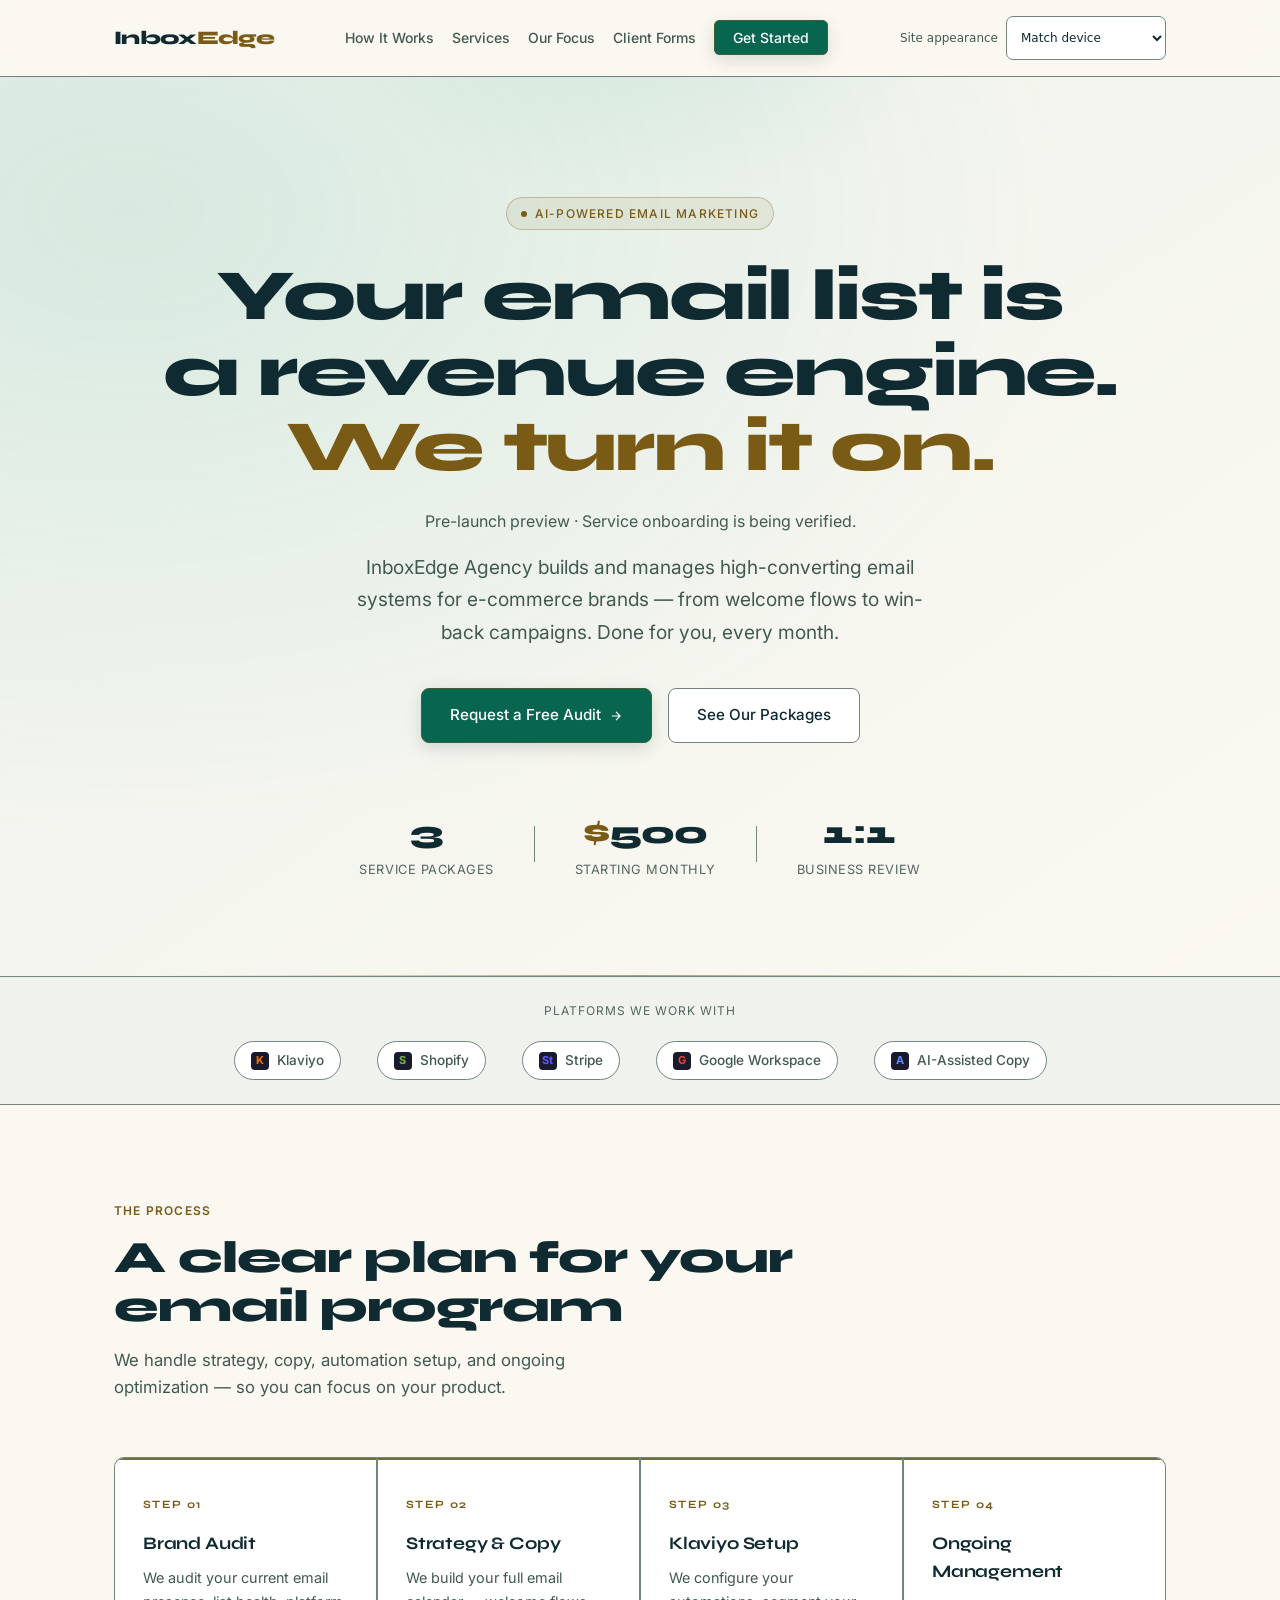
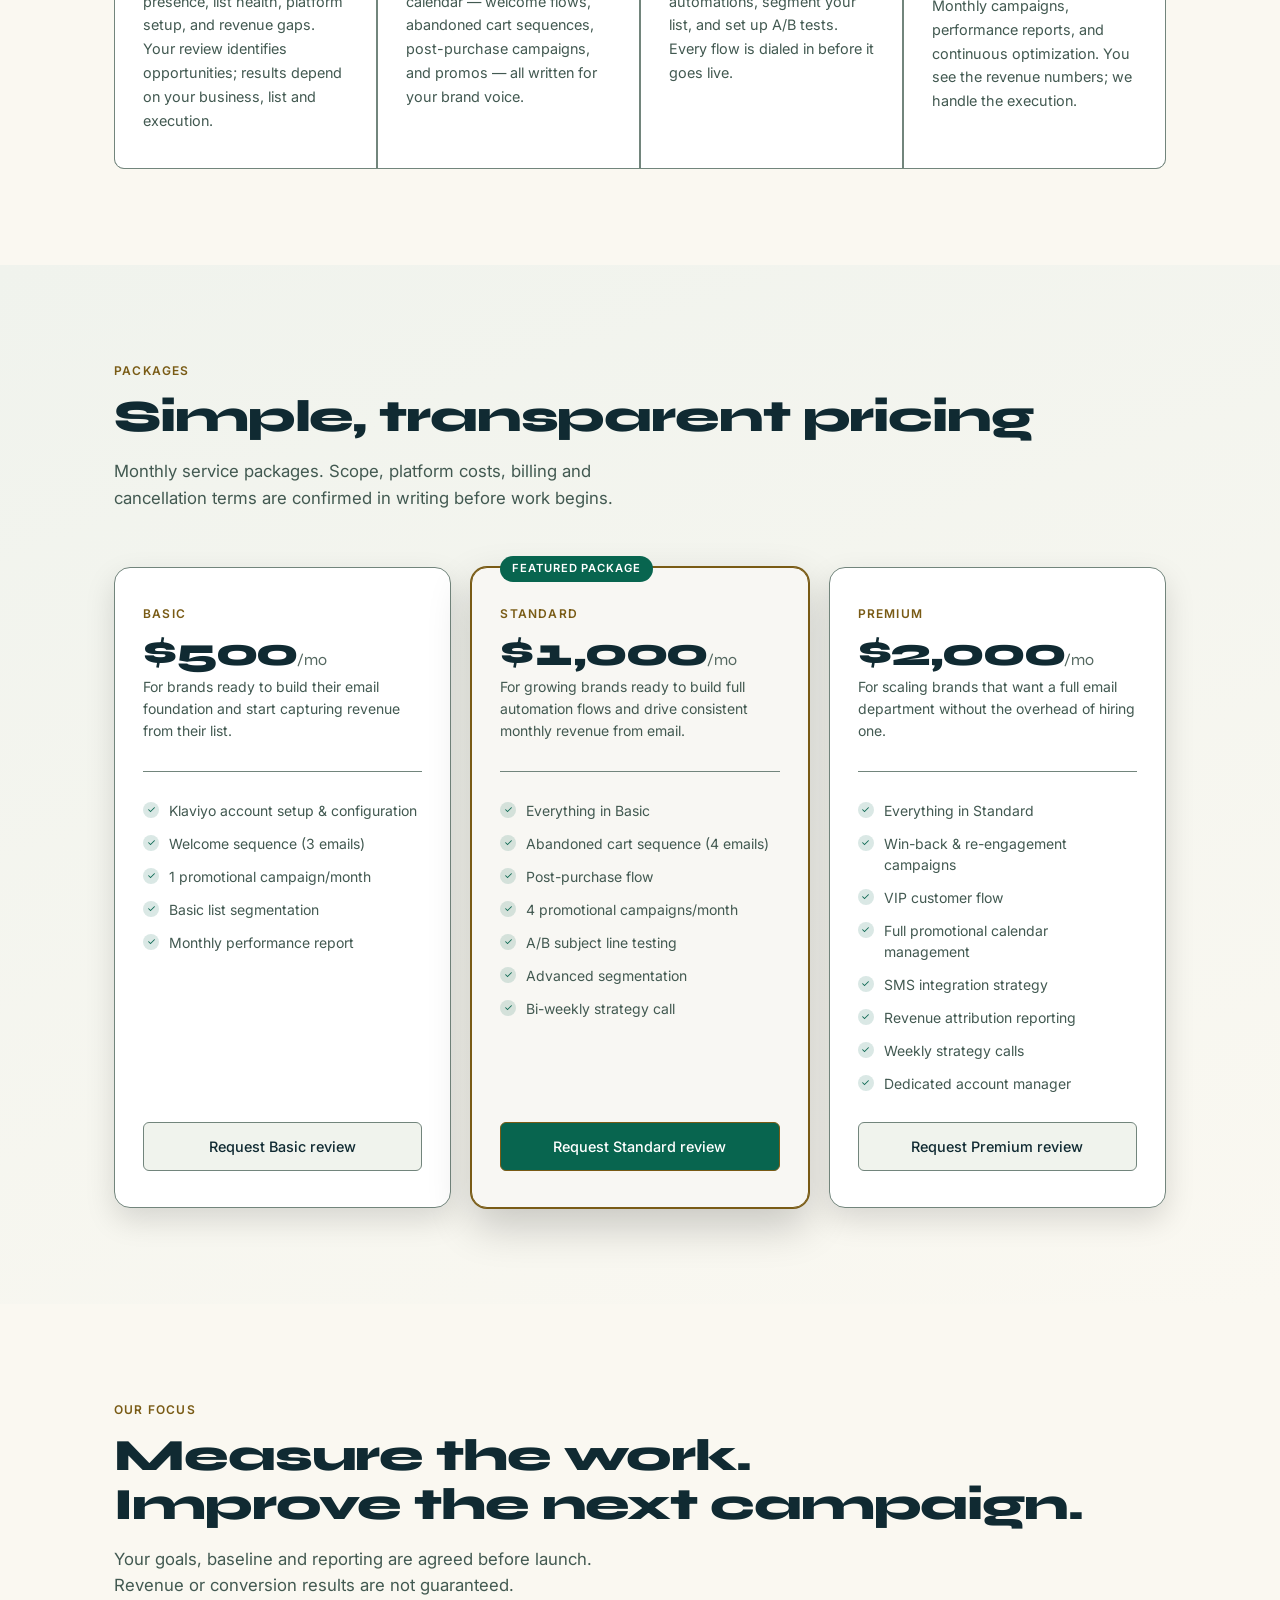
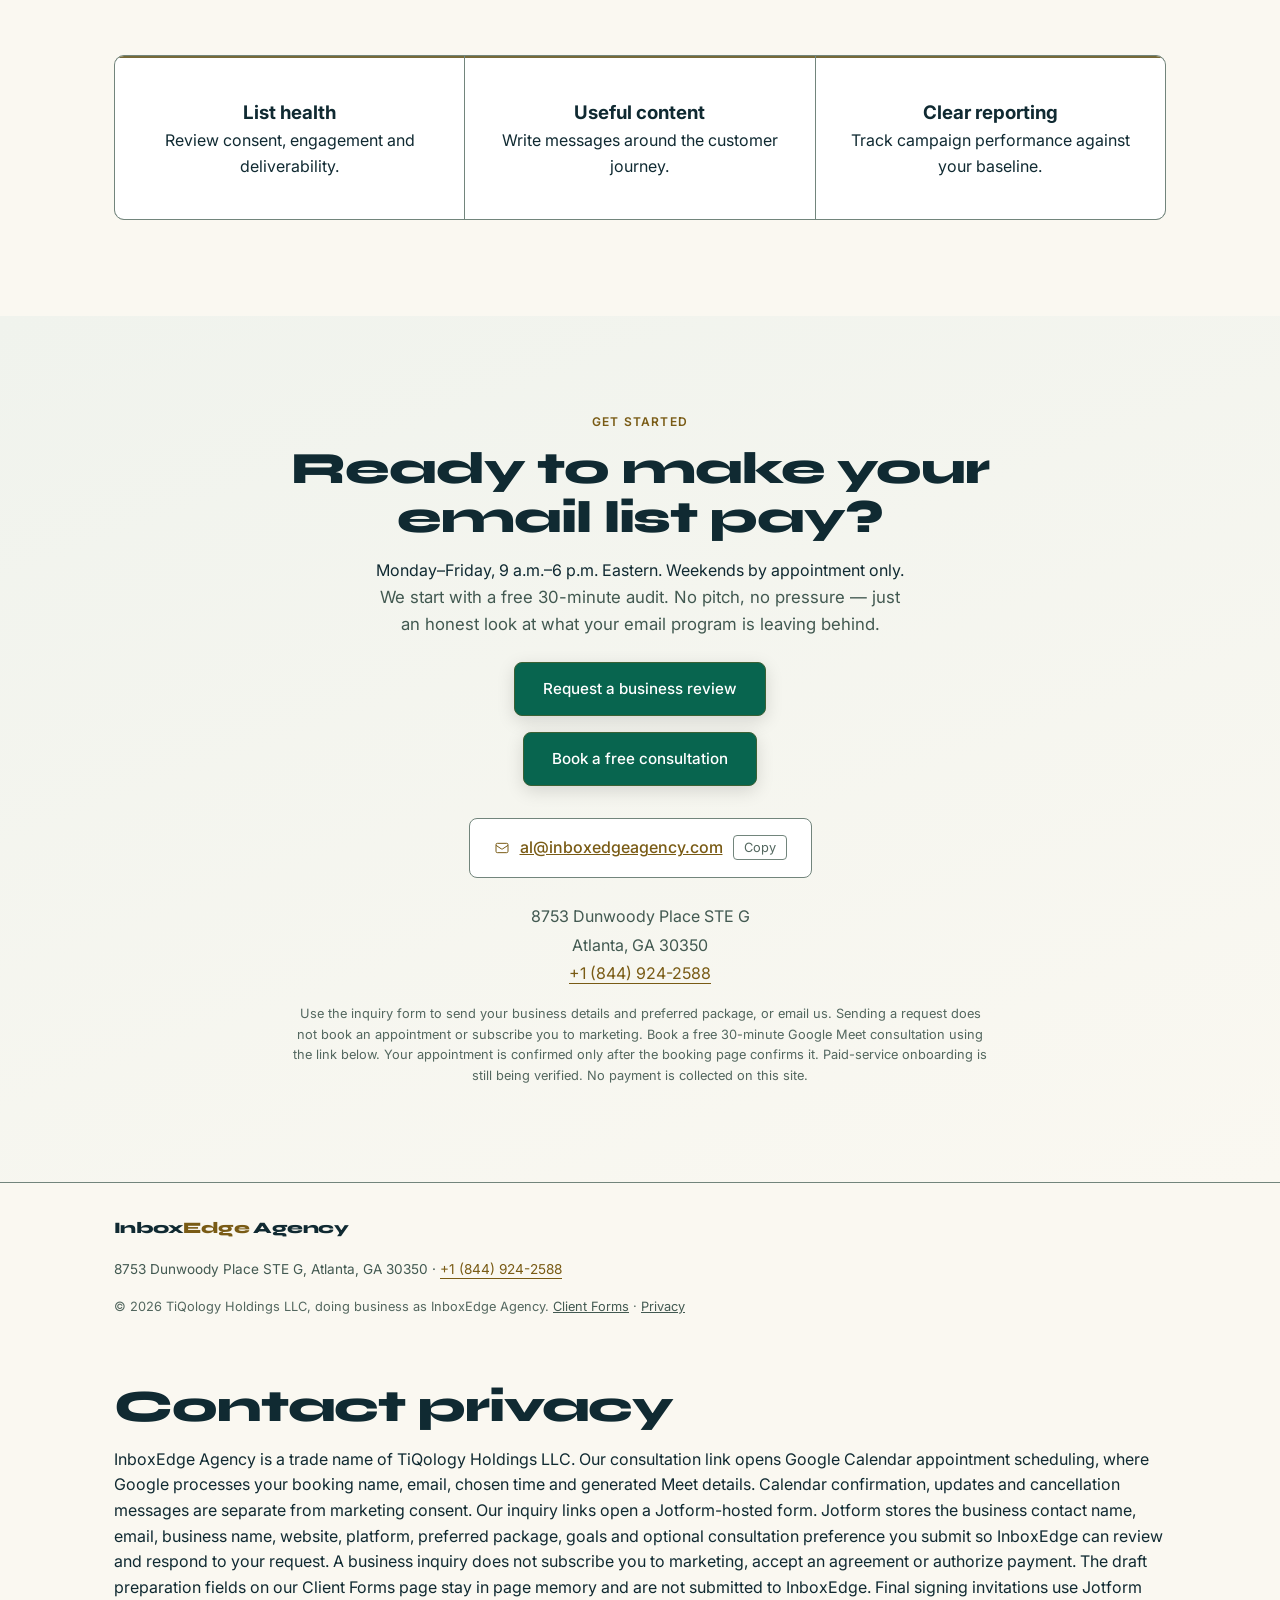
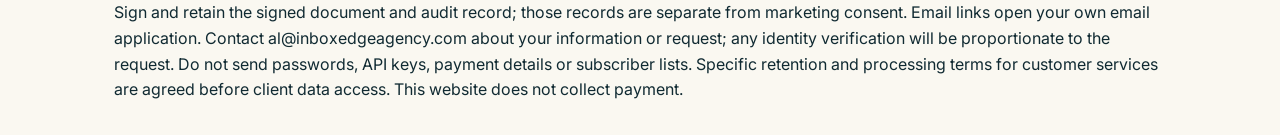
==== commit b30bedd2: "Add selectable maroon gold and accessible site appearances" ====
--- a/index.html
+++ b/index.html
@@ -147,7 +147,7 @@
 @media(prefers-color-scheme:light){:root:not([data-theme="dark"]){--good:#08654f;}}
 :root[data-theme="light"]{--good:#08654f;}
 @media(max-width:600px){.hero-stat-row{gap:24px 20px;}.package{padding:32px 22px;}.btn-primary,.btn-secondary{min-height:48px;}.footer-inner{align-items:flex-start;}}
-</style></head><body><a class="skip-link" href="#main">Skip to content</a>
+</style><link rel="stylesheet" href="/theme.css"><script src="/theme.js" defer></script></head><body><a class="skip-link" href="#main">Skip to content</a>
 
 
 <nav aria-label="Main navigation">
@@ -160,6 +160,7 @@
       <li><a href="/forms/">Client Forms</a></li>
       <li><a href="#contact" class="nav-cta">Get Started</a></li>
     </ul>
+    <div class="theme-control" hidden><label for="site-view">Site appearance</label><select id="site-view" name="site-view"><option value="system">Match device</option><option value="navy">Navy &amp; Emerald</option><option value="maroon">Maroon &amp; Gold</option><option value="light">Warm Light</option></select></div>
   </div>
 </nav>
 
--- a/theme.css
+++ b/theme.css
@@ -0,0 +1,39 @@
+/* Shared presentation preferences. No customer or form data is stored. */
+:root[data-view="navy"] {
+  color-scheme:dark;
+  --bg:#071726;--bg-2:#0b2132;--bg-card:#102c3c;--card:#102c3c;
+  --fg:#f5f3eb;--fg-2:#bdcdd0;--fg-3:#b0c3c7;--muted:#bdcdd0;
+  --accent:#edc879;--accent-2:#ffe3a5;--border:#69858c;
+  --button:#08654f;--button-hover:#07513f;--good:#78e2b7;
+  --glow:rgba(26,164,129,.19);--wash:rgba(237,200,121,.055);
+}
+:root[data-view="maroon"] {
+  color-scheme:dark;
+  --bg:#210c16;--bg-2:#30111f;--bg-card:#421c2b;--card:#421c2b;
+  --fg:#fff4e6;--fg-2:#e1c5cb;--fg-3:#d9b6bf;--muted:#e1c5cb;
+  --accent:#f2cc80;--accent-2:#ffe6ad;--border:#a27a86;
+  --button:#84324d;--button-hover:#6d253e;--good:#a4e6c4;
+  --glow:rgba(190,79,115,.22);--wash:rgba(242,204,128,.075);
+}
+:root[data-view="light"] {
+  color-scheme:light;
+  --bg:#faf8f1;--bg-2:#f0f3ed;--bg-card:#fff;--card:#fff;
+  --fg:#102a32;--fg-2:#425951;--fg-3:#53675f;--muted:#425951;
+  --accent:#795b15;--accent-2:#62490f;--border:#72857c;
+  --button:#08654f;--button-hover:#07513f;--good:#08654f;
+  --glow:rgba(26,164,129,.12);--wash:rgba(121,91,21,.04);
+}
+body{background-image:radial-gradient(ellipse at 100% 15%,var(--wash,transparent),transparent 55%);}
+.hero{background:radial-gradient(ellipse at 10% 15%,var(--glow),transparent 58%),radial-gradient(ellipse at 95% 95%,var(--wash,transparent),transparent 65%),linear-gradient(145deg,var(--bg-2),var(--bg));}
+.hero::before{background:radial-gradient(ellipse,var(--glow),transparent 68%);}
+.services-section,.contact-section{background-image:radial-gradient(ellipse at 95% 10%,var(--wash,transparent),transparent 65%),linear-gradient(160deg,var(--bg-2),var(--bg));}
+.theme-control{display:flex;align-items:center;gap:8px;flex-wrap:wrap;font:500 .75rem/1.4 system-ui,sans-serif;color:var(--fg-2,var(--muted));}
+.theme-control[hidden]{display:none!important;}
+.theme-control label{white-space:nowrap;}
+.theme-control select{max-width:100%;min-height:44px;padding:8px 30px 8px 10px;border:1px solid var(--border);border-radius:7px;background:var(--bg-card,var(--card));color:var(--fg);font:inherit;cursor:pointer;}
+.theme-control select:focus-visible{outline:3px solid var(--accent);outline-offset:3px;}
+.nav-inner{height:auto;min-height:76px;flex-wrap:wrap;gap:12px;padding-block:12px;}
+.nav-links{gap:18px;}
+@media(max-width:900px){.nav-inner>.theme-control{width:100%;justify-content:flex-end;}.theme-control label{white-space:normal;}}
+@media(max-width:600px){.nav-inner>.theme-control{justify-content:flex-start;}.theme-control{width:100%;}.theme-control select{flex:1;min-width:0;}section[id],main[id]{scroll-margin-top:220px;}}
+@media print{.theme-control{display:none!important;}body{background-image:none;}}
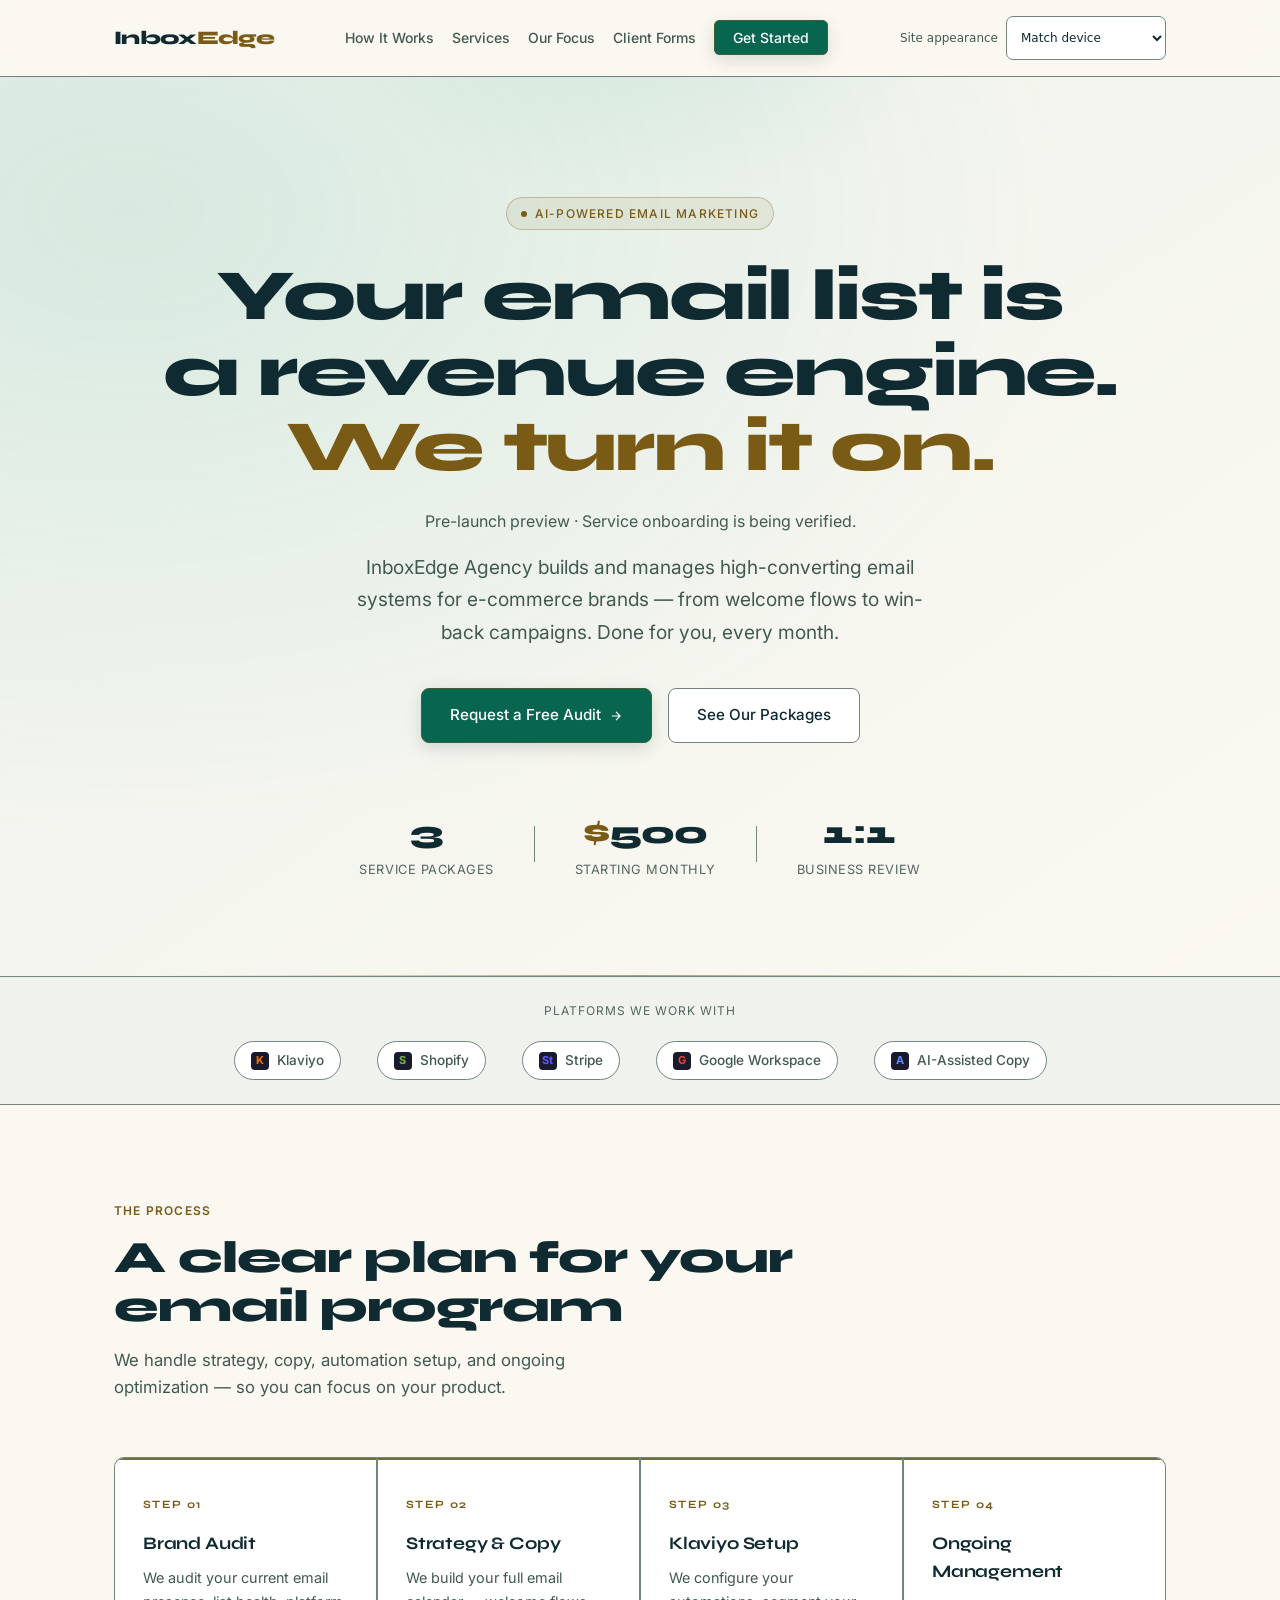
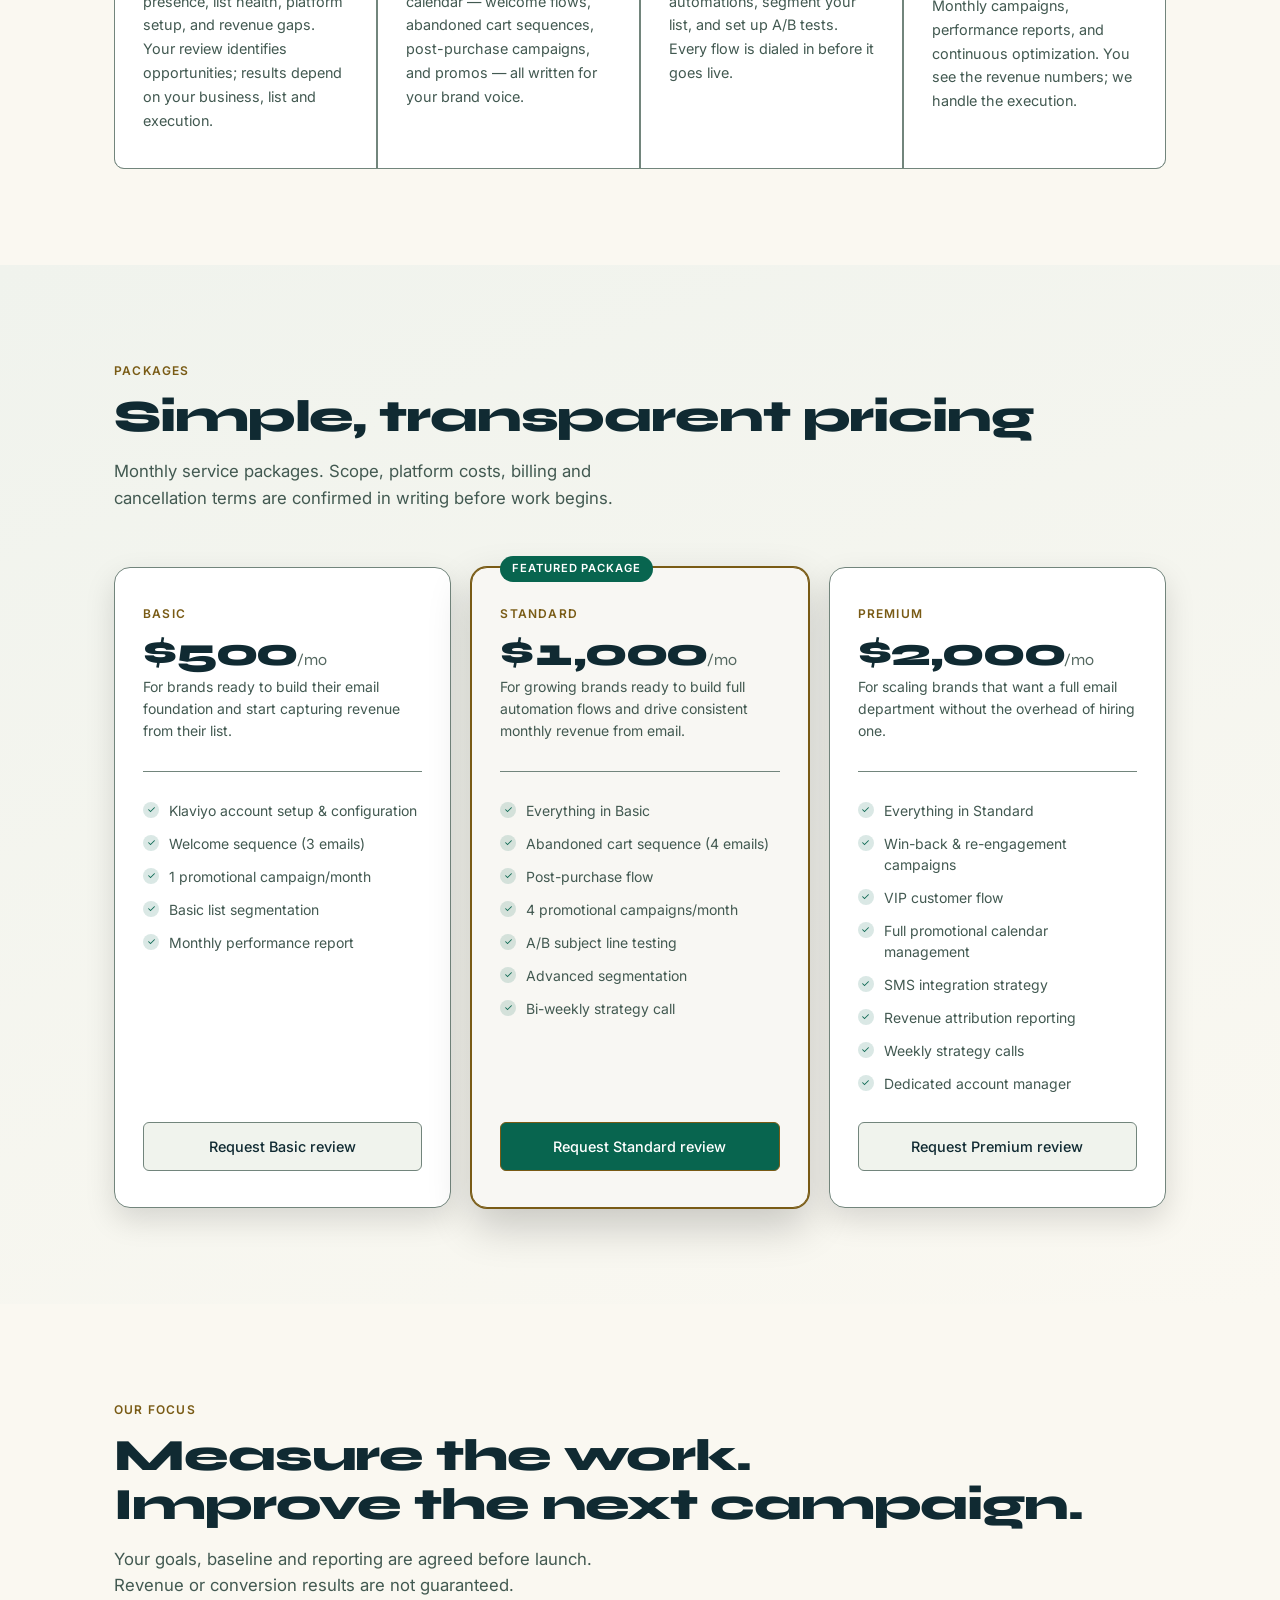
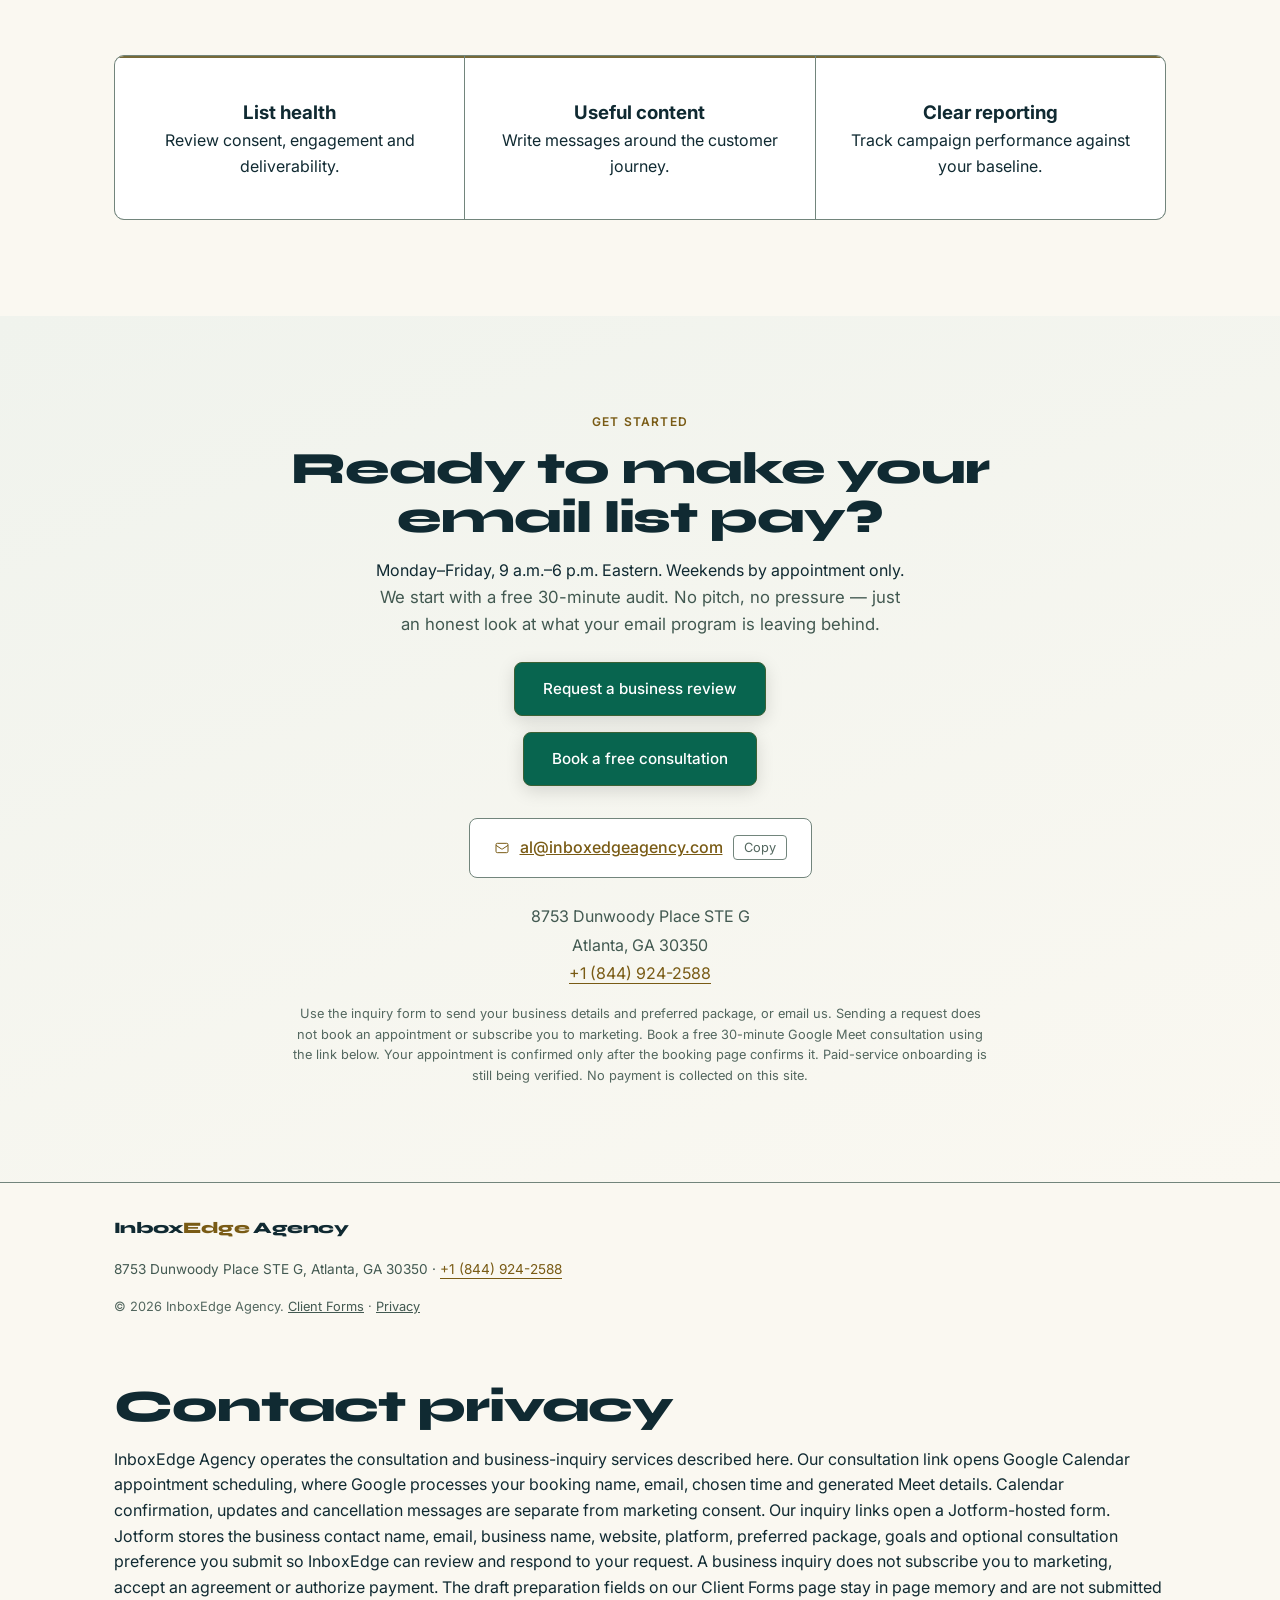
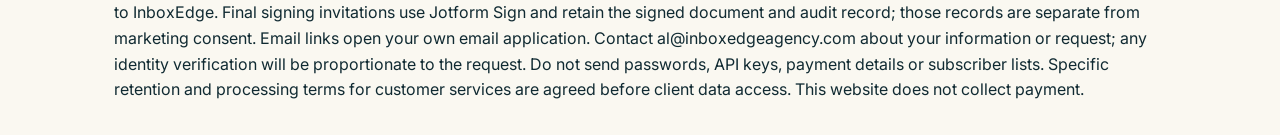
==== commit ad86ebe5: "Use confirmed standalone InboxEdge identity in site copy" ====
--- a/index.html
+++ b/index.html
@@ -285,11 +285,11 @@
   <div class="footer-inner">
     <div class="footer-logo">Inbox<span>Edge</span> Agency</div>
     <address class="footer-contact">8753 Dunwoody Place STE G, Atlanta, GA 30350 · <a href="tel:+18449242588">+1 (844) 924-2588</a></address>
-    <div class="footer-copy">© 2026 TiQology Holdings LLC, doing business as InboxEdge Agency. <a href="/forms/" style="color:var(--fg-2)">Client Forms</a> · <a href="#privacy" style="color:var(--fg-2)">Privacy</a></div>
+    <div class="footer-copy">© 2026 InboxEdge Agency. <a href="/forms/" style="color:var(--fg-2)">Client Forms</a> · <a href="#privacy" style="color:var(--fg-2)">Privacy</a></div>
   </div>
 </footer>
 
-<section id="privacy" class="wrap" style="padding-block:32px"><h2>Contact privacy</h2><p>InboxEdge Agency is a trade name of TiQology Holdings LLC. Our consultation link opens Google Calendar appointment scheduling, where Google processes your booking name, email, chosen time and generated Meet details. Calendar confirmation, updates and cancellation messages are separate from marketing consent. Our inquiry links open a Jotform-hosted form. Jotform stores the business contact name, email, business name, website, platform, preferred package, goals and optional consultation preference you submit so InboxEdge can review and respond to your request. A business inquiry does not subscribe you to marketing, accept an agreement or authorize payment. The draft preparation fields on our Client Forms page stay in page memory and are not submitted to InboxEdge. Final signing invitations use Jotform Sign and retain the signed document and audit record; those records are separate from marketing consent. Email links open your own email application. Contact al@inboxedgeagency.com about your information or request; any identity verification will be proportionate to the request. Do not send passwords, API keys, payment details or subscriber lists. Specific retention and processing terms for customer services are agreed before client data access. This website does not collect payment.</p></section><script>
+<section id="privacy" class="wrap" style="padding-block:32px"><h2>Contact privacy</h2><p>InboxEdge Agency operates the consultation and business-inquiry services described here. Our consultation link opens Google Calendar appointment scheduling, where Google processes your booking name, email, chosen time and generated Meet details. Calendar confirmation, updates and cancellation messages are separate from marketing consent. Our inquiry links open a Jotform-hosted form. Jotform stores the business contact name, email, business name, website, platform, preferred package, goals and optional consultation preference you submit so InboxEdge can review and respond to your request. A business inquiry does not subscribe you to marketing, accept an agreement or authorize payment. The draft preparation fields on our Client Forms page stay in page memory and are not submitted to InboxEdge. Final signing invitations use Jotform Sign and retain the signed document and audit record; those records are separate from marketing consent. Email links open your own email application. Contact al@inboxedgeagency.com about your information or request; any identity verification will be proportionate to the request. Do not send passwords, API keys, payment details or subscriber lists. Specific retention and processing terms for customer services are agreed before client data access. This website does not collect payment.</p></section><script>
 document.getElementById('copyBtn').addEventListener('click',function(){
   const status=document.getElementById('copyStatus');
   const fallback=()=>{status.textContent='Copy unavailable. Select the business email address or use its email link.';};
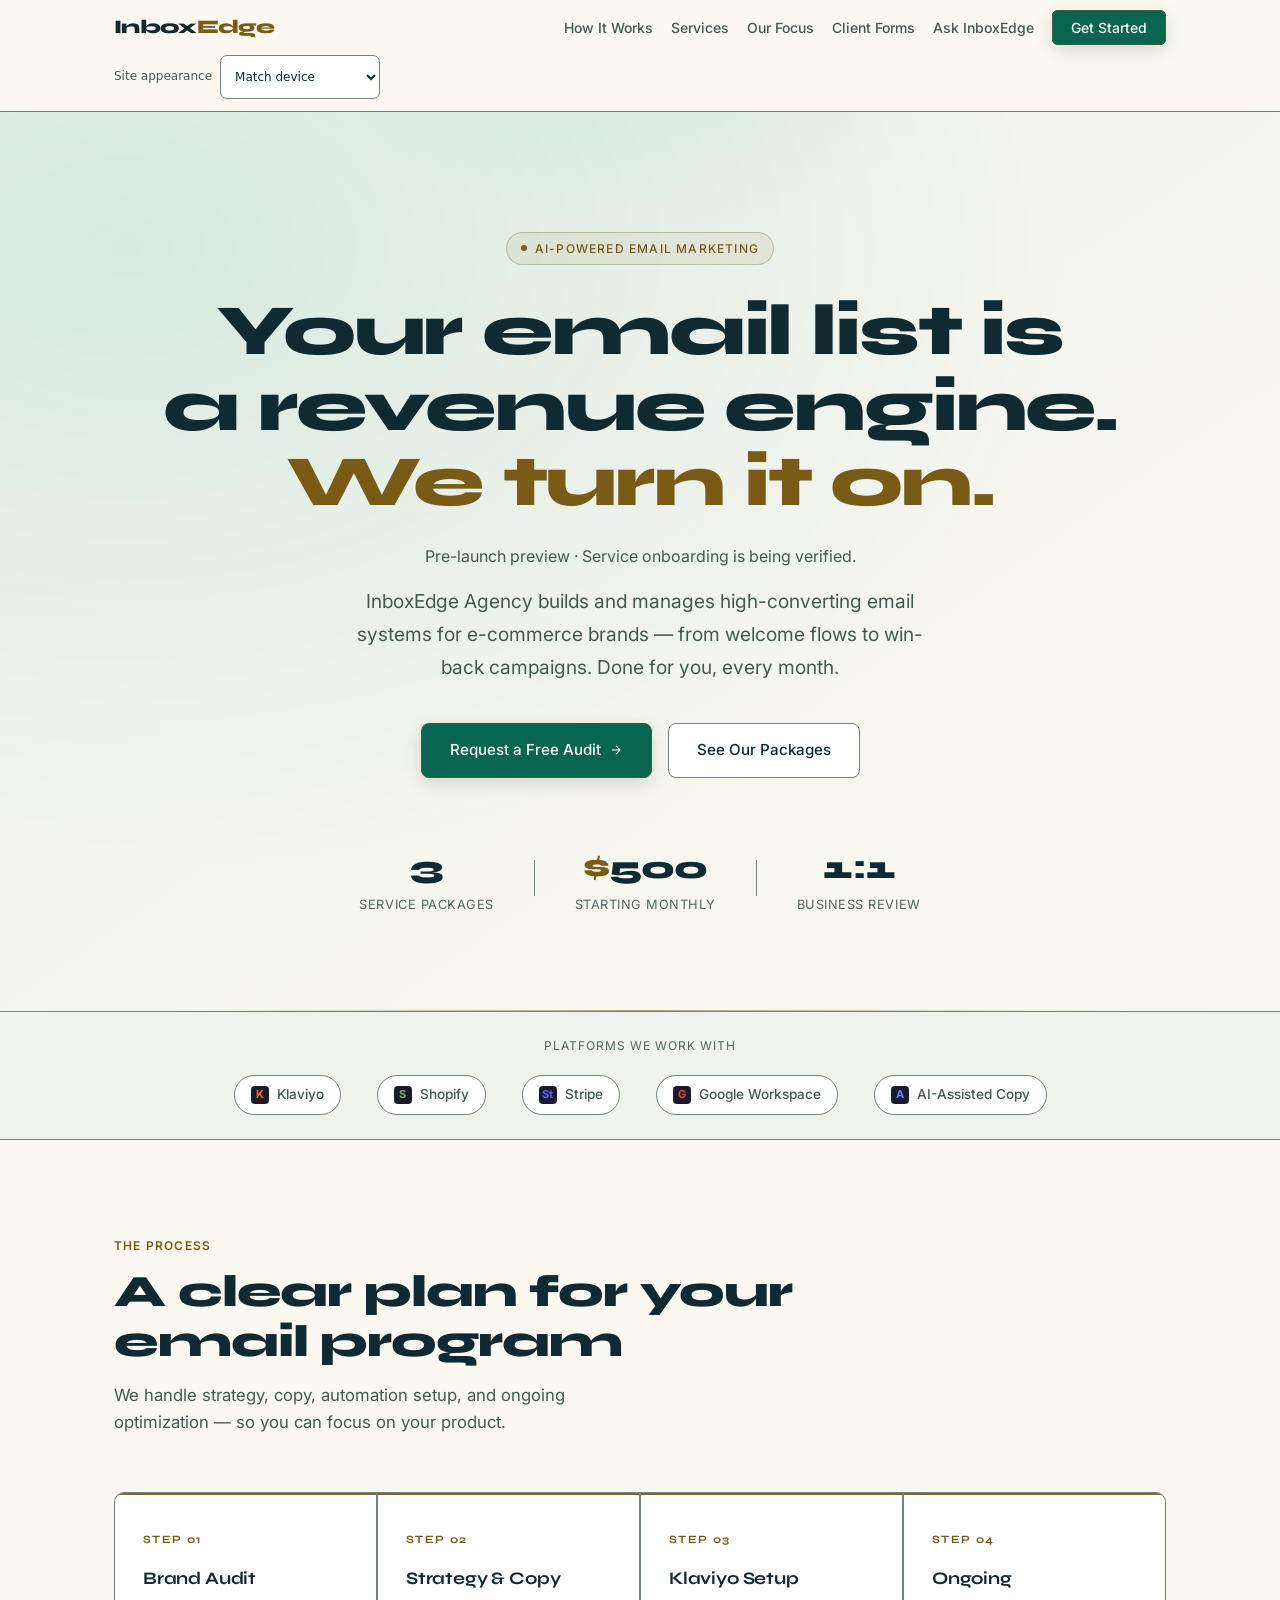
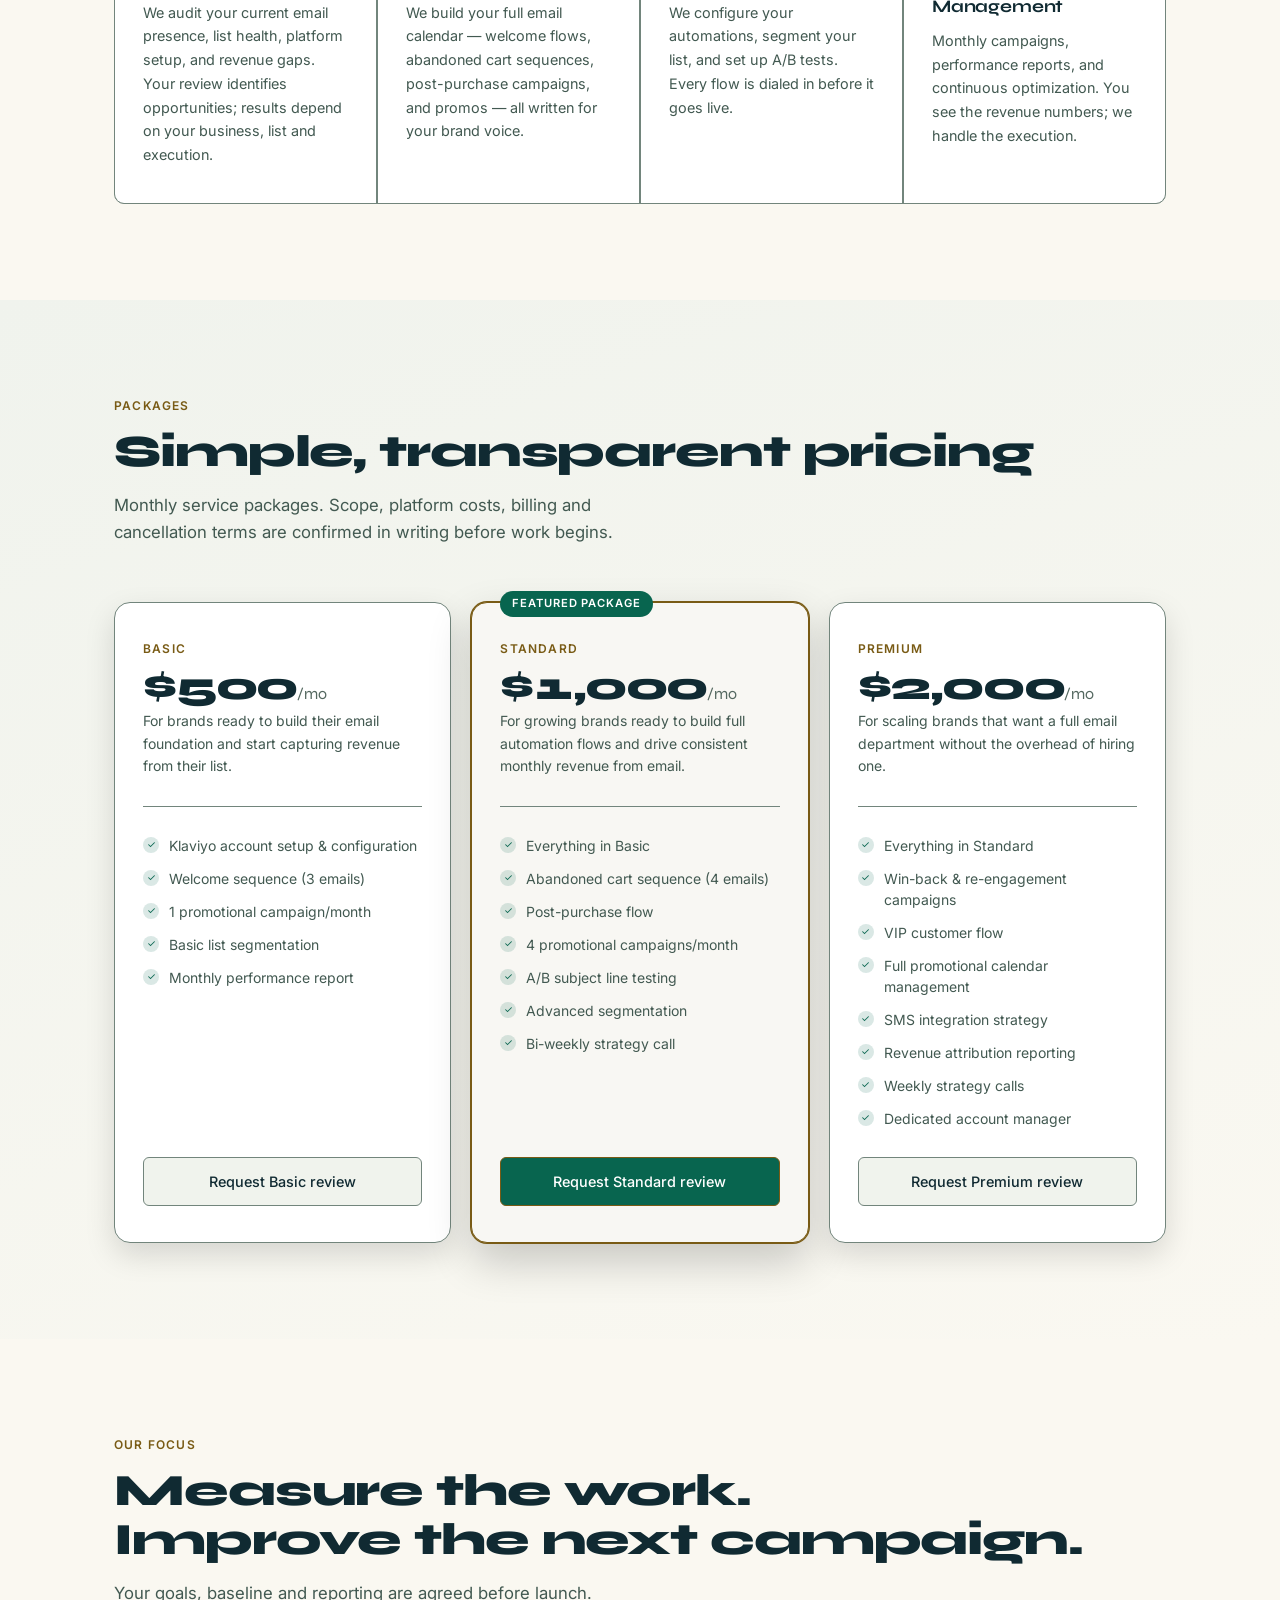
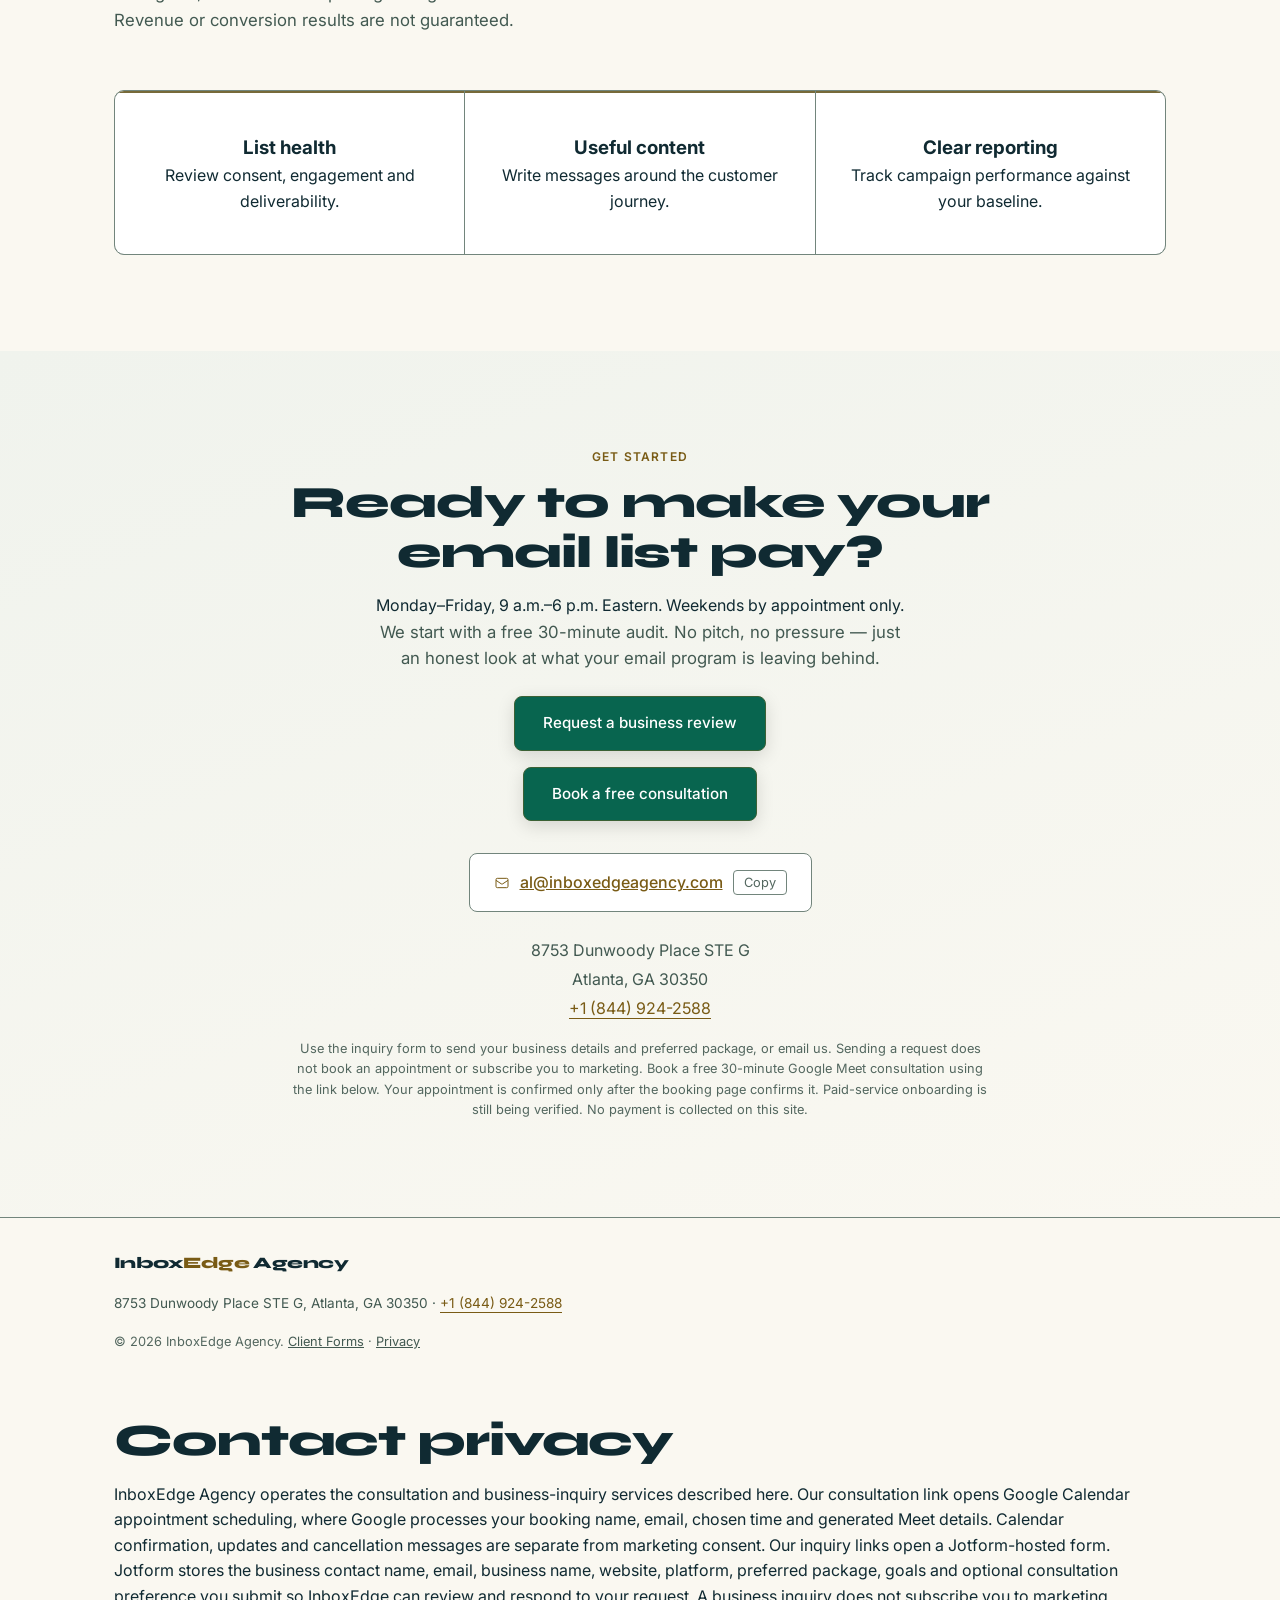
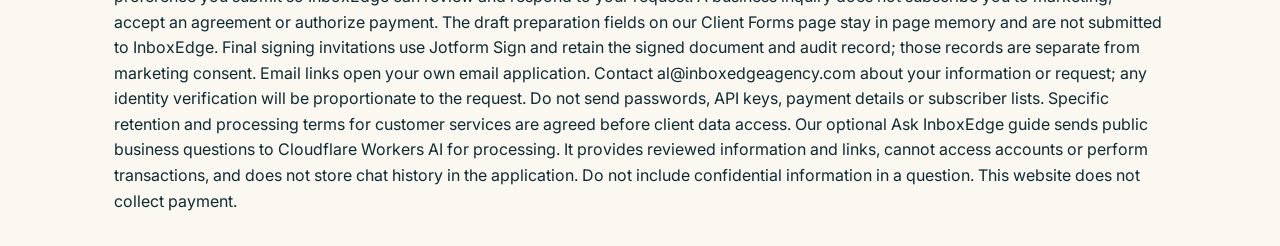
==== commit bdbefbf4: "Add bounded InboxEdge public assistant interface" ====
--- a/index.html
+++ b/index.html
@@ -158,6 +158,7 @@
       <li><a href="#services">Services</a></li>
       <li><a href="#results">Our Focus</a></li>
       <li><a href="/forms/">Client Forms</a></li>
+      <li><a href="/assistant/">Ask InboxEdge</a></li>
       <li><a href="#contact" class="nav-cta">Get Started</a></li>
     </ul>
     <div class="theme-control" hidden><label for="site-view">Site appearance</label><select id="site-view" name="site-view"><option value="system">Match device</option><option value="navy">Navy &amp; Emerald</option><option value="maroon">Maroon &amp; Gold</option><option value="light">Warm Light</option></select></div>
@@ -289,7 +290,7 @@
   </div>
 </footer>
 
-<section id="privacy" class="wrap" style="padding-block:32px"><h2>Contact privacy</h2><p>InboxEdge Agency operates the consultation and business-inquiry services described here. Our consultation link opens Google Calendar appointment scheduling, where Google processes your booking name, email, chosen time and generated Meet details. Calendar confirmation, updates and cancellation messages are separate from marketing consent. Our inquiry links open a Jotform-hosted form. Jotform stores the business contact name, email, business name, website, platform, preferred package, goals and optional consultation preference you submit so InboxEdge can review and respond to your request. A business inquiry does not subscribe you to marketing, accept an agreement or authorize payment. The draft preparation fields on our Client Forms page stay in page memory and are not submitted to InboxEdge. Final signing invitations use Jotform Sign and retain the signed document and audit record; those records are separate from marketing consent. Email links open your own email application. Contact al@inboxedgeagency.com about your information or request; any identity verification will be proportionate to the request. Do not send passwords, API keys, payment details or subscriber lists. Specific retention and processing terms for customer services are agreed before client data access. This website does not collect payment.</p></section><script>
+<section id="privacy" class="wrap" style="padding-block:32px"><h2>Contact privacy</h2><p>InboxEdge Agency operates the consultation and business-inquiry services described here. Our consultation link opens Google Calendar appointment scheduling, where Google processes your booking name, email, chosen time and generated Meet details. Calendar confirmation, updates and cancellation messages are separate from marketing consent. Our inquiry links open a Jotform-hosted form. Jotform stores the business contact name, email, business name, website, platform, preferred package, goals and optional consultation preference you submit so InboxEdge can review and respond to your request. A business inquiry does not subscribe you to marketing, accept an agreement or authorize payment. The draft preparation fields on our Client Forms page stay in page memory and are not submitted to InboxEdge. Final signing invitations use Jotform Sign and retain the signed document and audit record; those records are separate from marketing consent. Email links open your own email application. Contact al@inboxedgeagency.com about your information or request; any identity verification will be proportionate to the request. Do not send passwords, API keys, payment details or subscriber lists. Specific retention and processing terms for customer services are agreed before client data access. Our optional Ask InboxEdge guide sends public business questions to Cloudflare Workers AI for processing. It provides reviewed information and links, cannot access accounts or perform transactions, and does not store chat history in the application. Do not include confidential information in a question. This website does not collect payment.</p></section><script>
 document.getElementById('copyBtn').addEventListener('click',function(){
   const status=document.getElementById('copyStatus');
   const fallback=()=>{status.textContent='Copy unavailable. Select the business email address or use its email link.';};
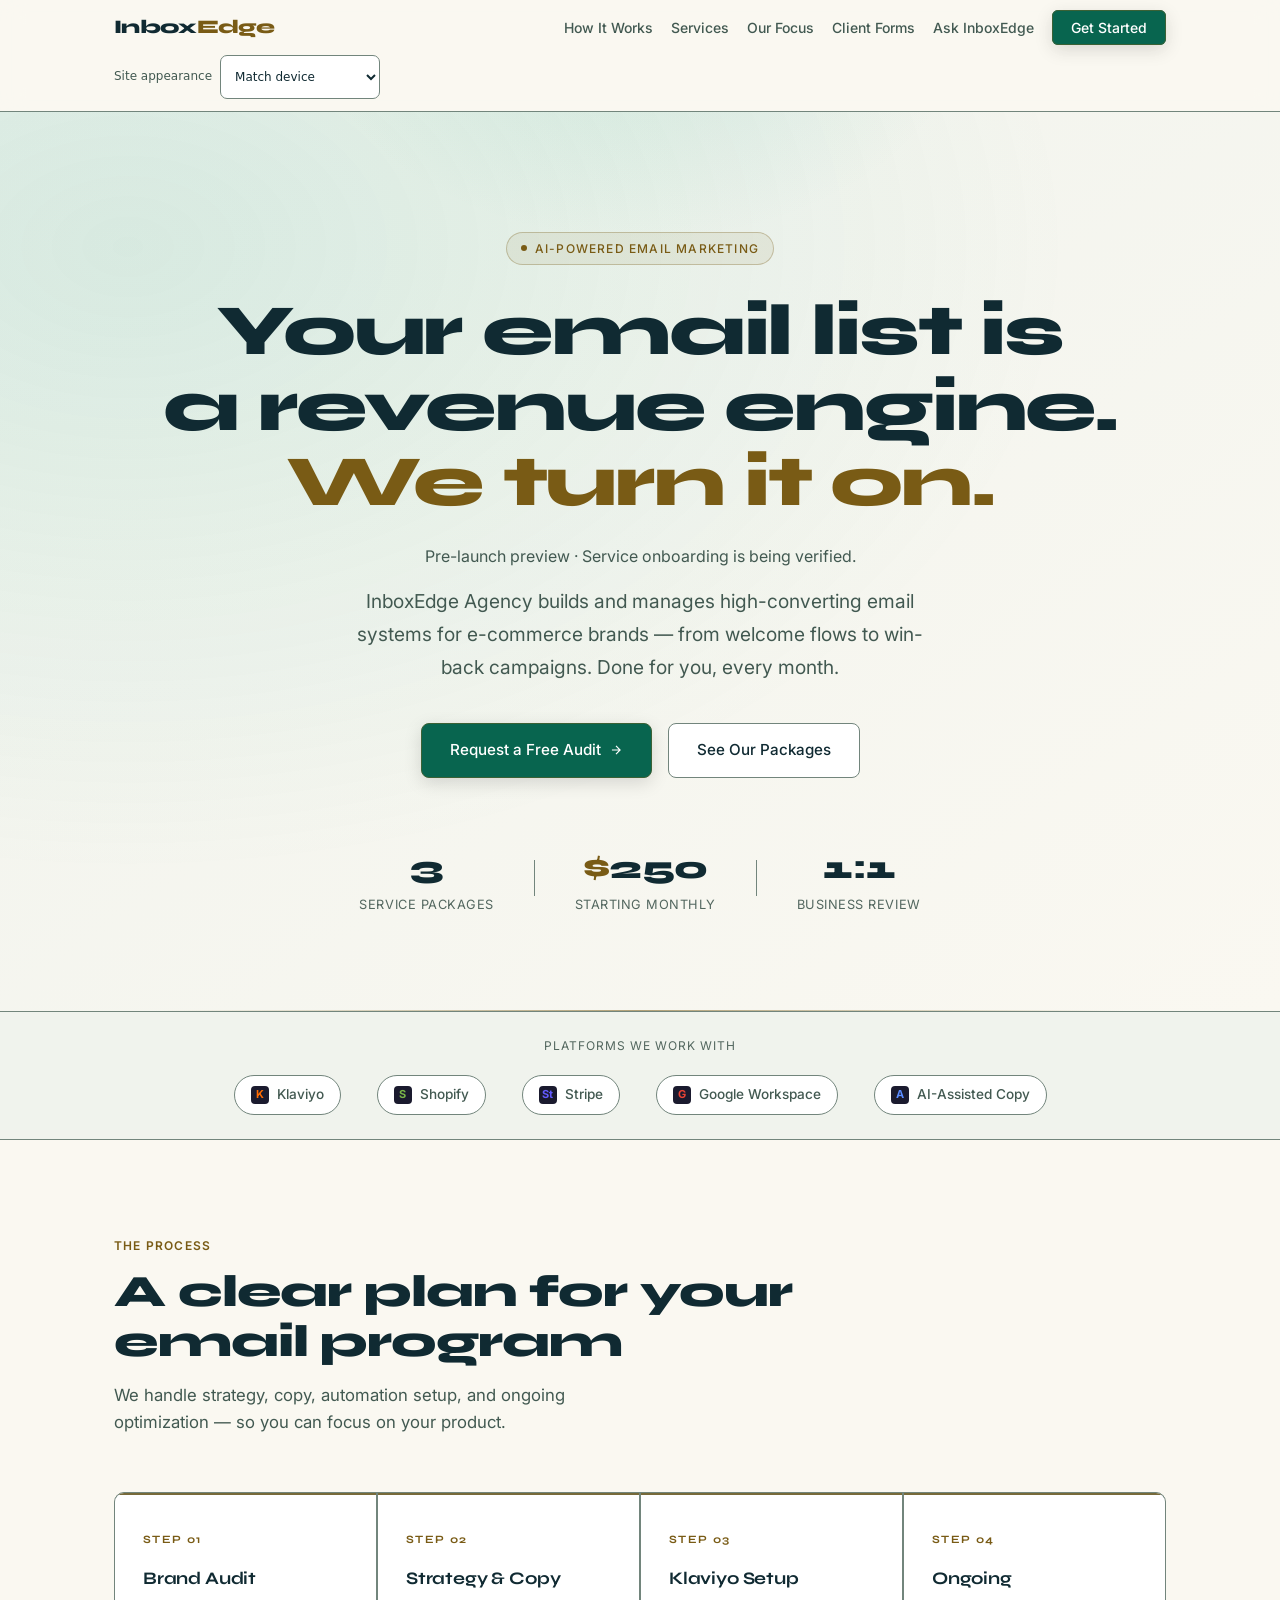
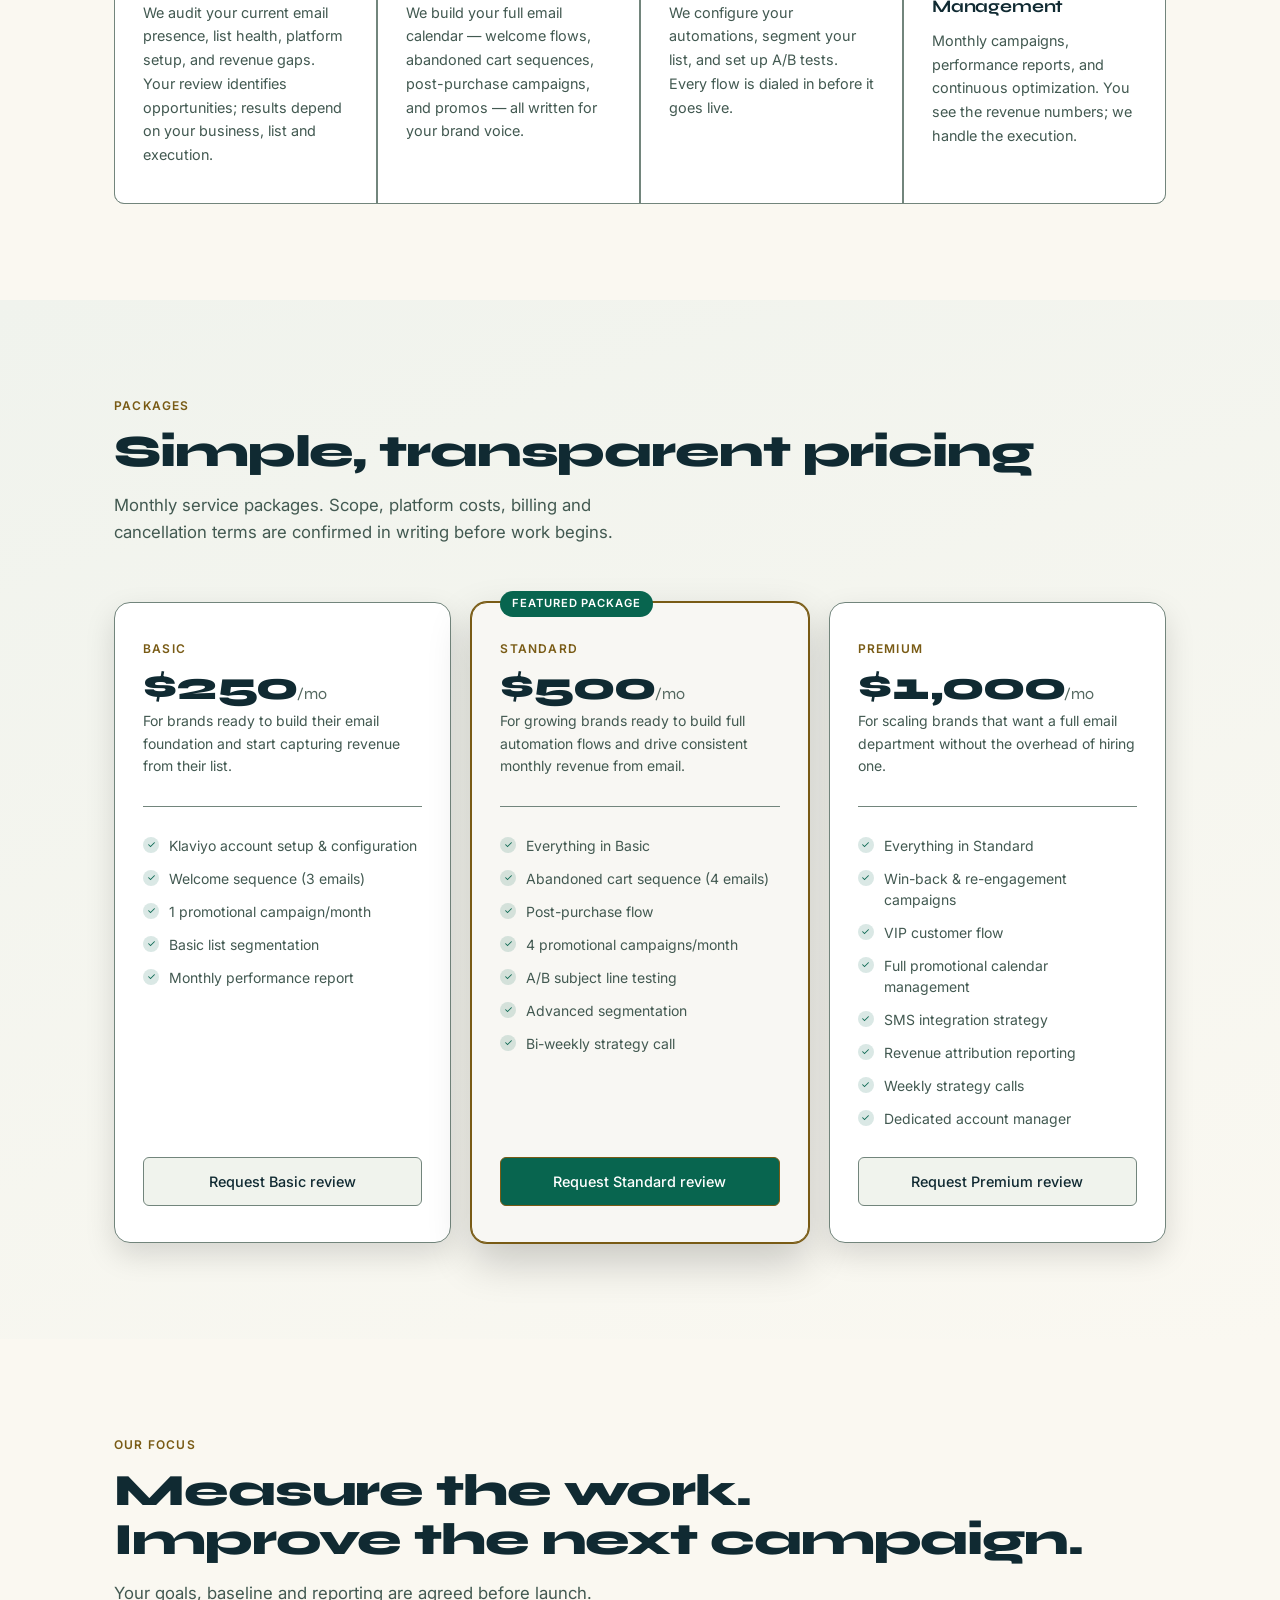
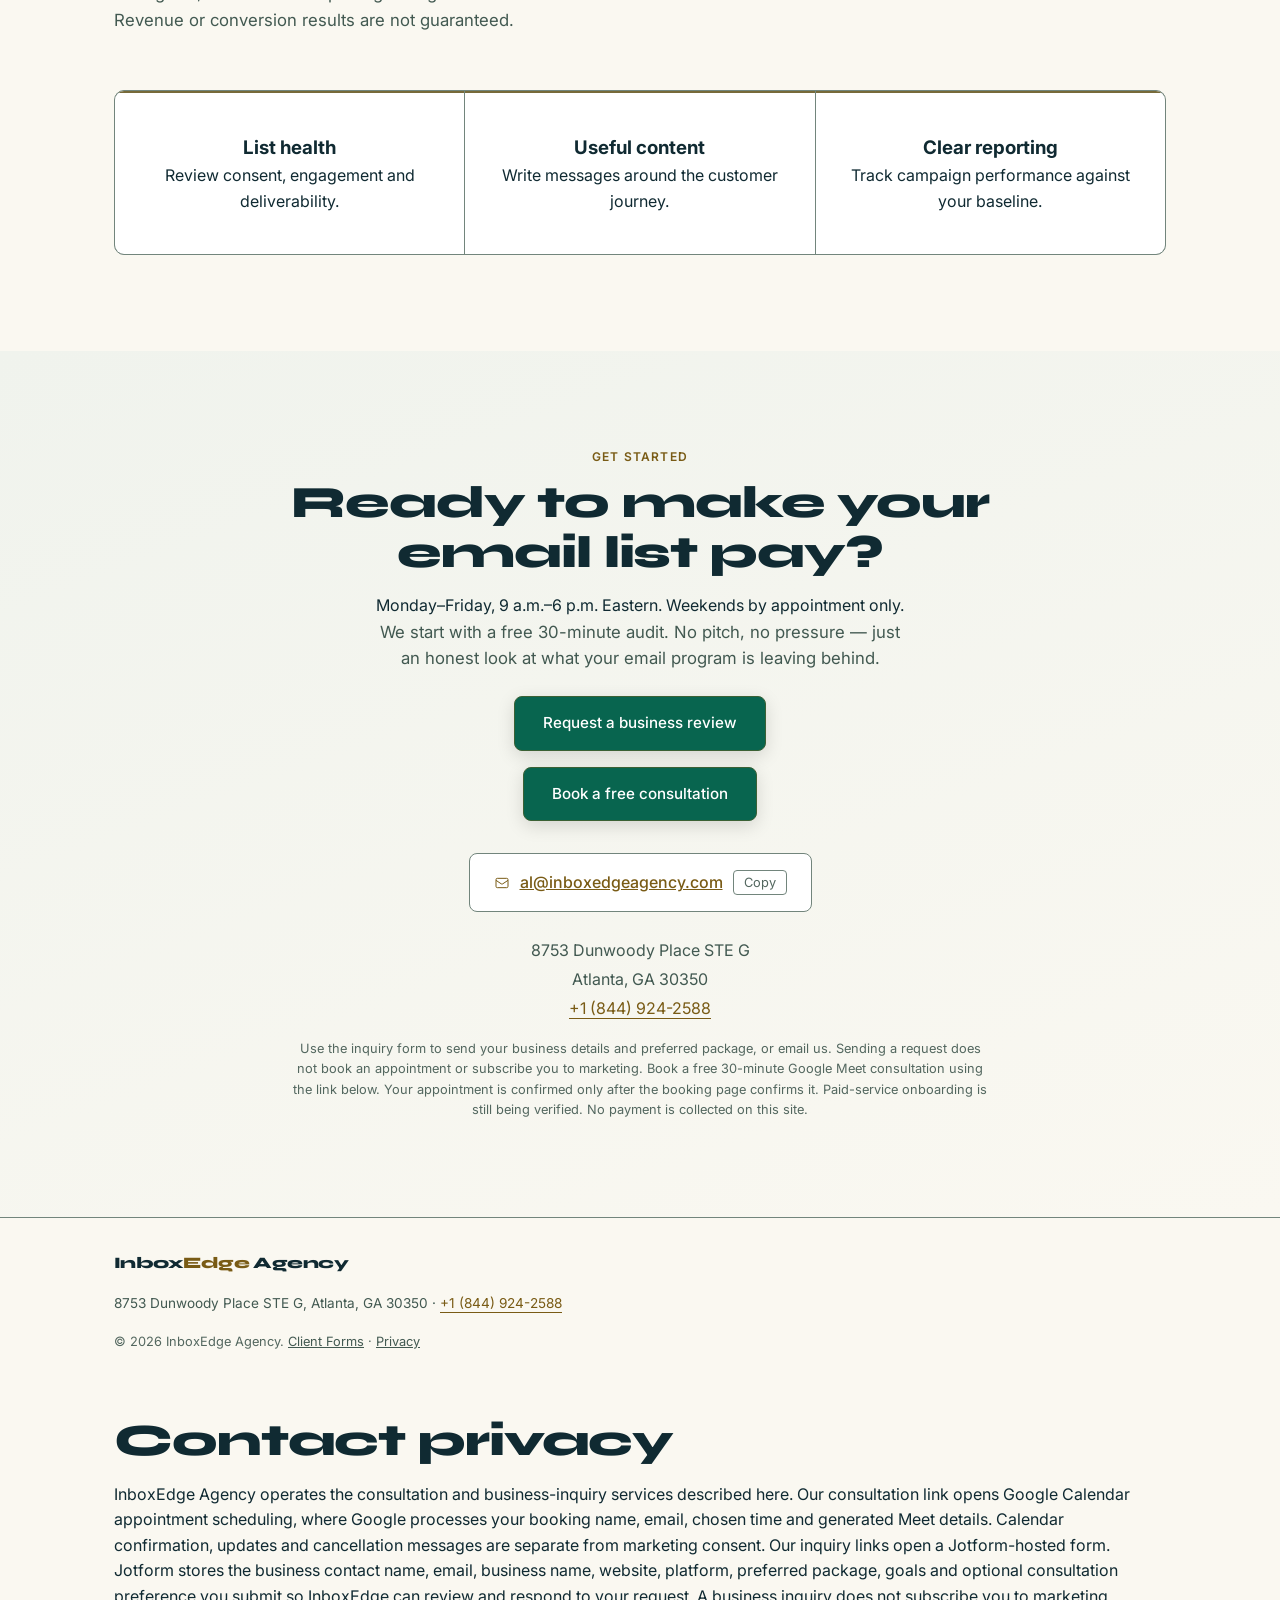
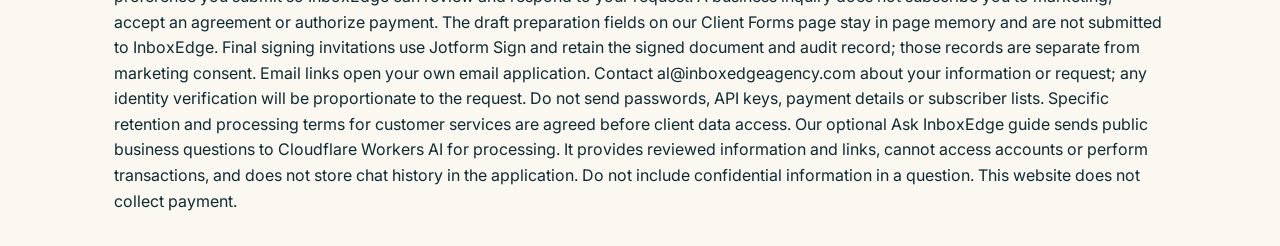
==== commit ad5a1e88: "Halve new InboxEdge monthly offer prices once" ====
--- a/index.html
+++ b/index.html
@@ -177,7 +177,7 @@
     <div class="hero-stat-row">
       <div class="hero-stat"><div class="hero-stat-num">3</div><div class="hero-stat-label">Service Packages</div></div>
       <div class="stat-divider"></div>
-      <div class="hero-stat"><div class="hero-stat-num"><span>$</span>500</div><div class="hero-stat-label">Starting Monthly</div></div>
+      <div class="hero-stat"><div class="hero-stat-num"><span>$</span>250</div><div class="hero-stat-label">Starting Monthly</div></div>
       <div class="stat-divider"></div>
       <div class="hero-stat"><div class="hero-stat-num">1:1</div><div class="hero-stat-label">Business Review</div></div>
     </div>
@@ -217,7 +217,7 @@
     <div class="packages">
       <div class="package">
         <div class="package-tier">Basic</div>
-        <div class="package-price">$500<span>/mo</span></div>
+        <div class="package-price">$250<span>/mo</span></div>
         <p class="package-desc">For brands ready to build their email foundation and start capturing revenue from their list.</p>
         <ul class="package-features">
           <li><span class="check-icon">✓</span>Klaviyo account setup & configuration</li>
@@ -231,7 +231,7 @@
       <div class="package featured">
         <div class="package-badge">Featured package</div>
         <div class="package-tier">Standard</div>
-        <div class="package-price">$1,000<span>/mo</span></div>
+        <div class="package-price">$500<span>/mo</span></div>
         <p class="package-desc">For growing brands ready to build full automation flows and drive consistent monthly revenue from email.</p>
         <ul class="package-features">
           <li><span class="check-icon">✓</span>Everything in Basic</li>
@@ -246,7 +246,7 @@
       </div>
       <div class="package">
         <div class="package-tier">Premium</div>
-        <div class="package-price">$2,000<span>/mo</span></div>
+        <div class="package-price">$1,000<span>/mo</span></div>
         <p class="package-desc">For scaling brands that want a full email department without the overhead of hiring one.</p>
         <ul class="package-features">
           <li><span class="check-icon">✓</span>Everything in Standard</li>
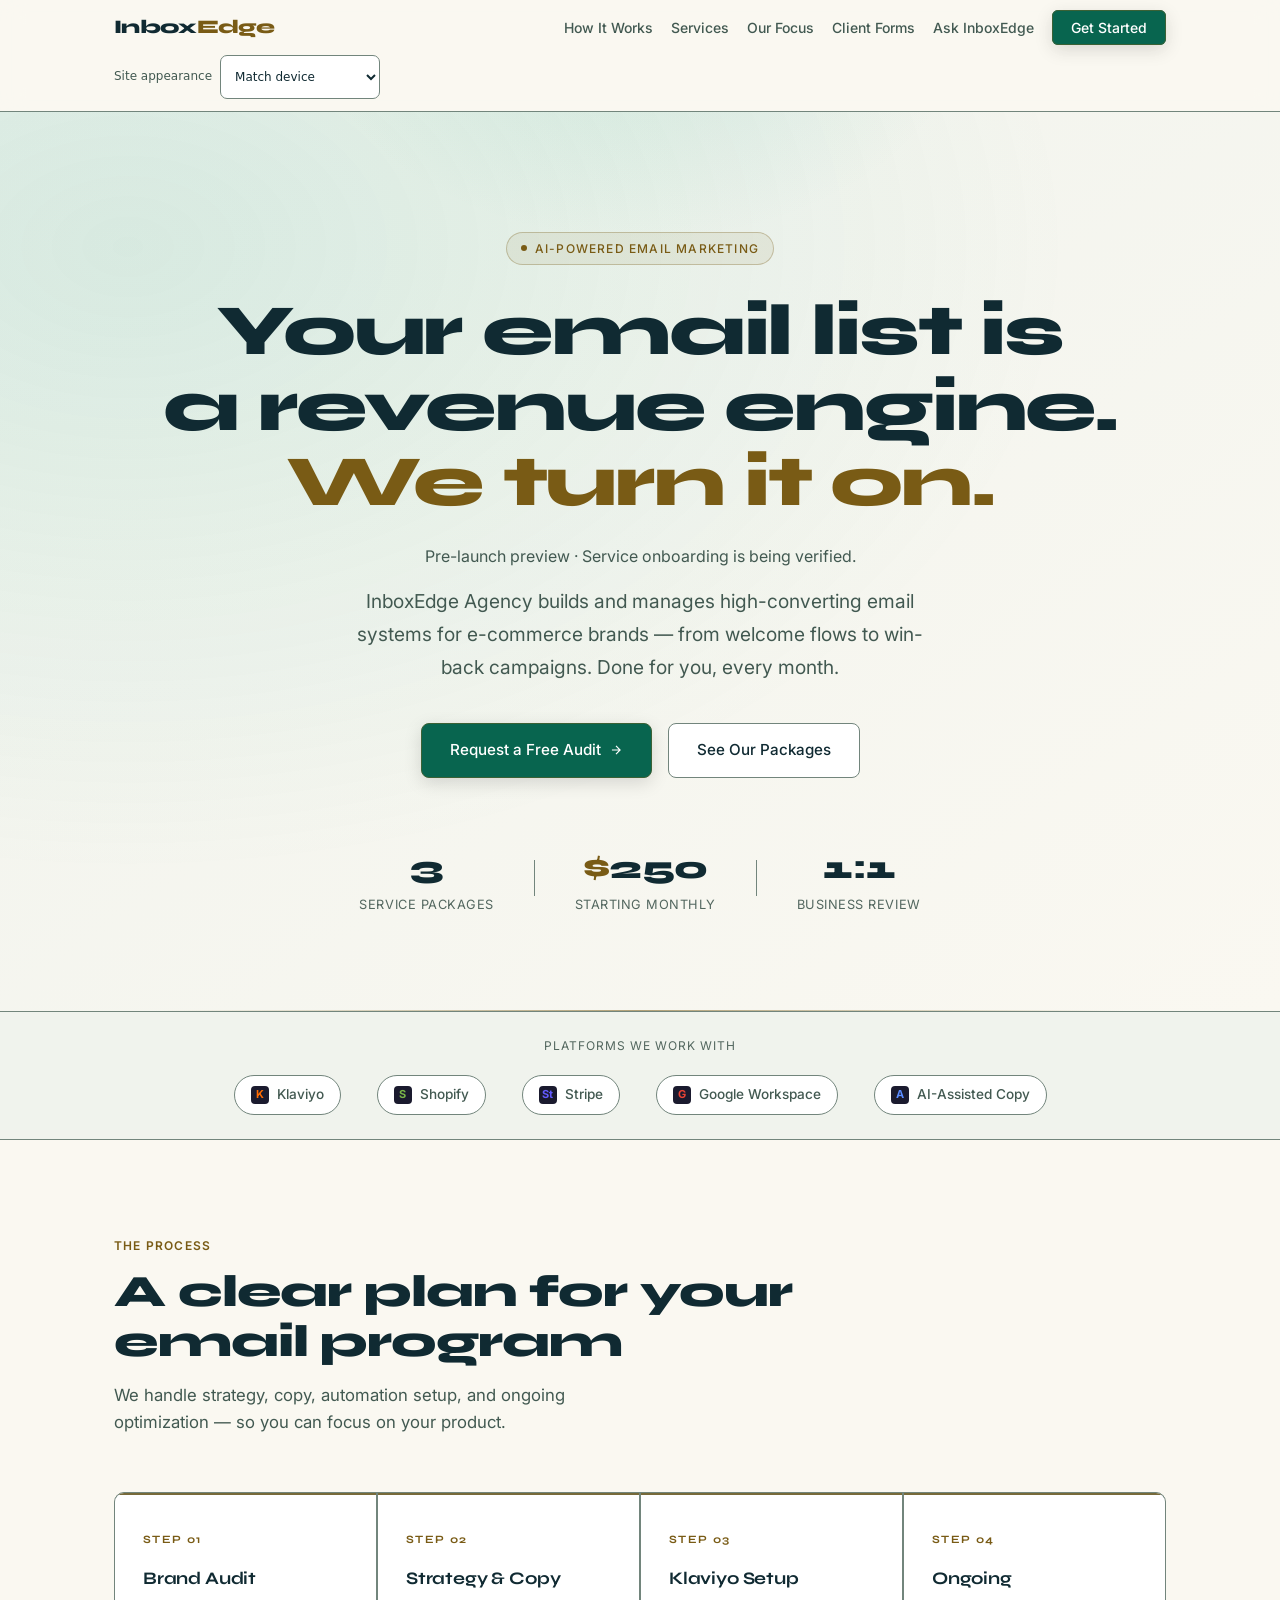
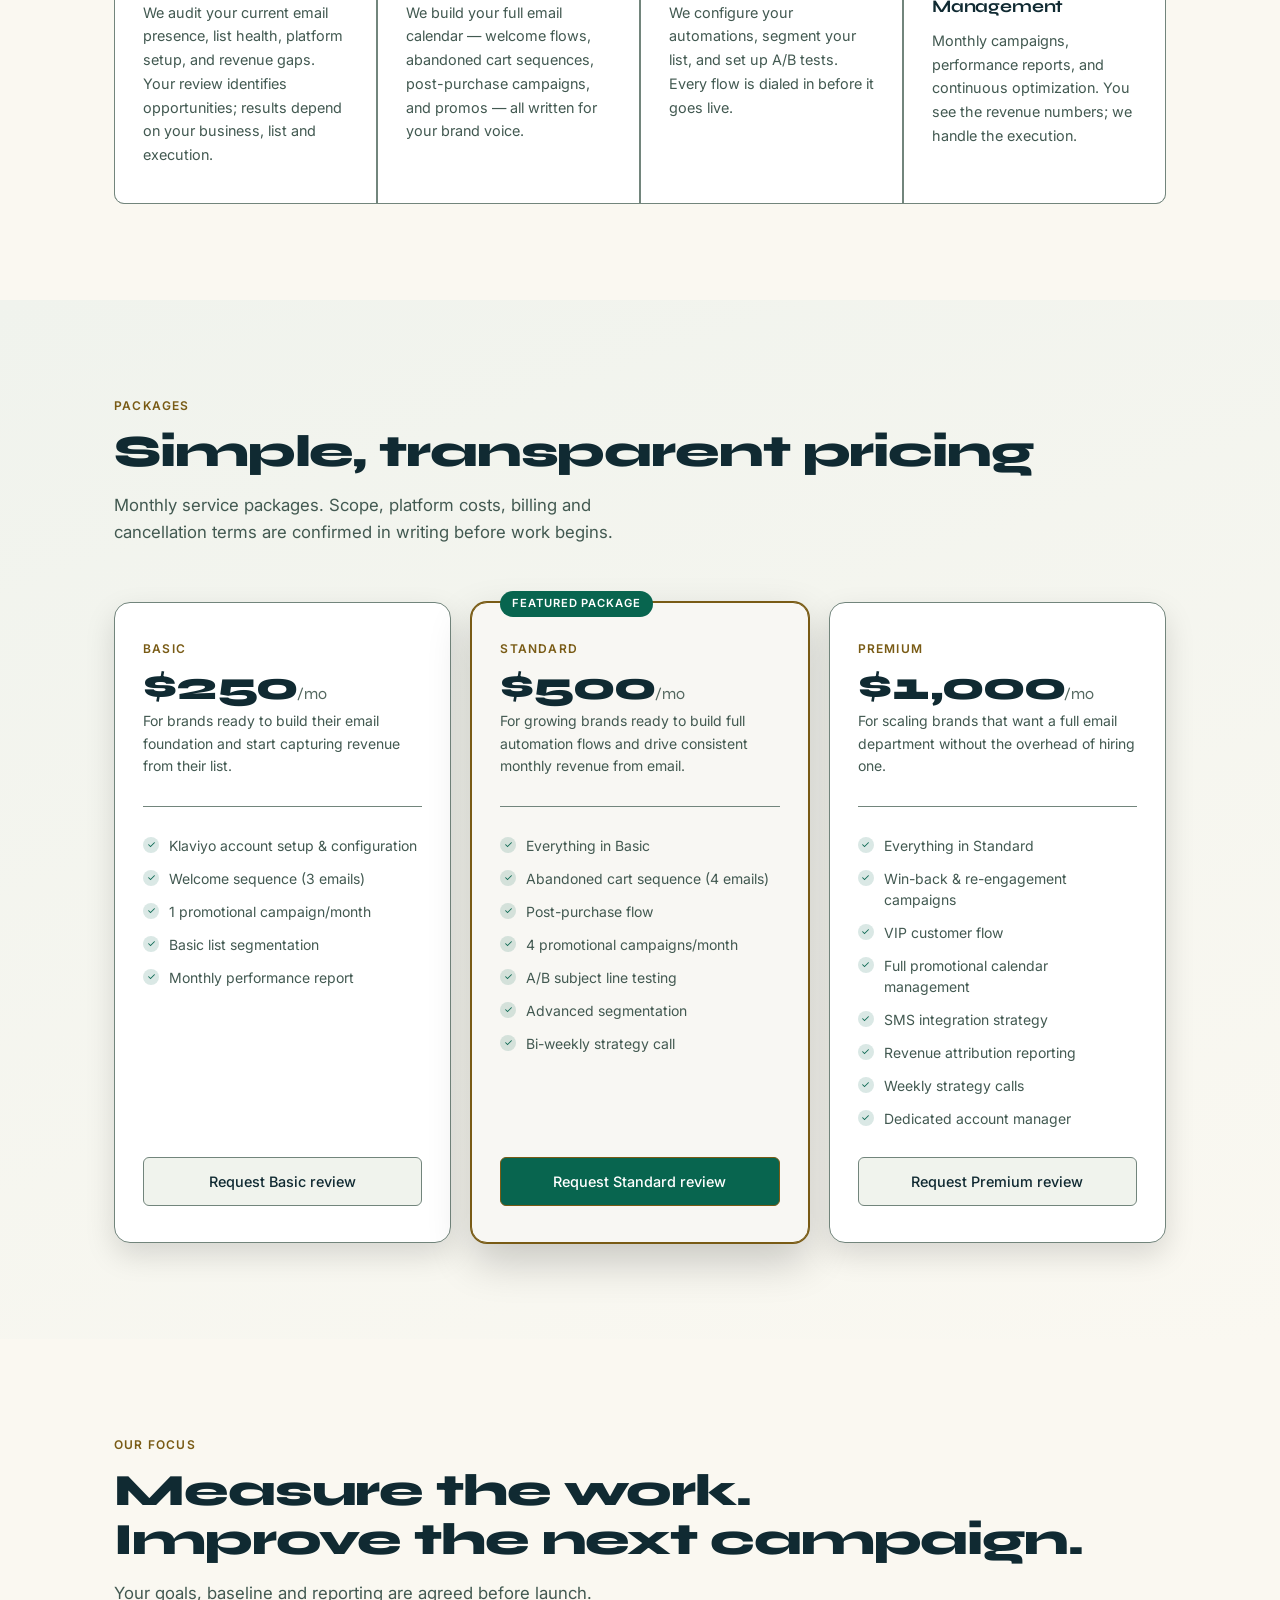
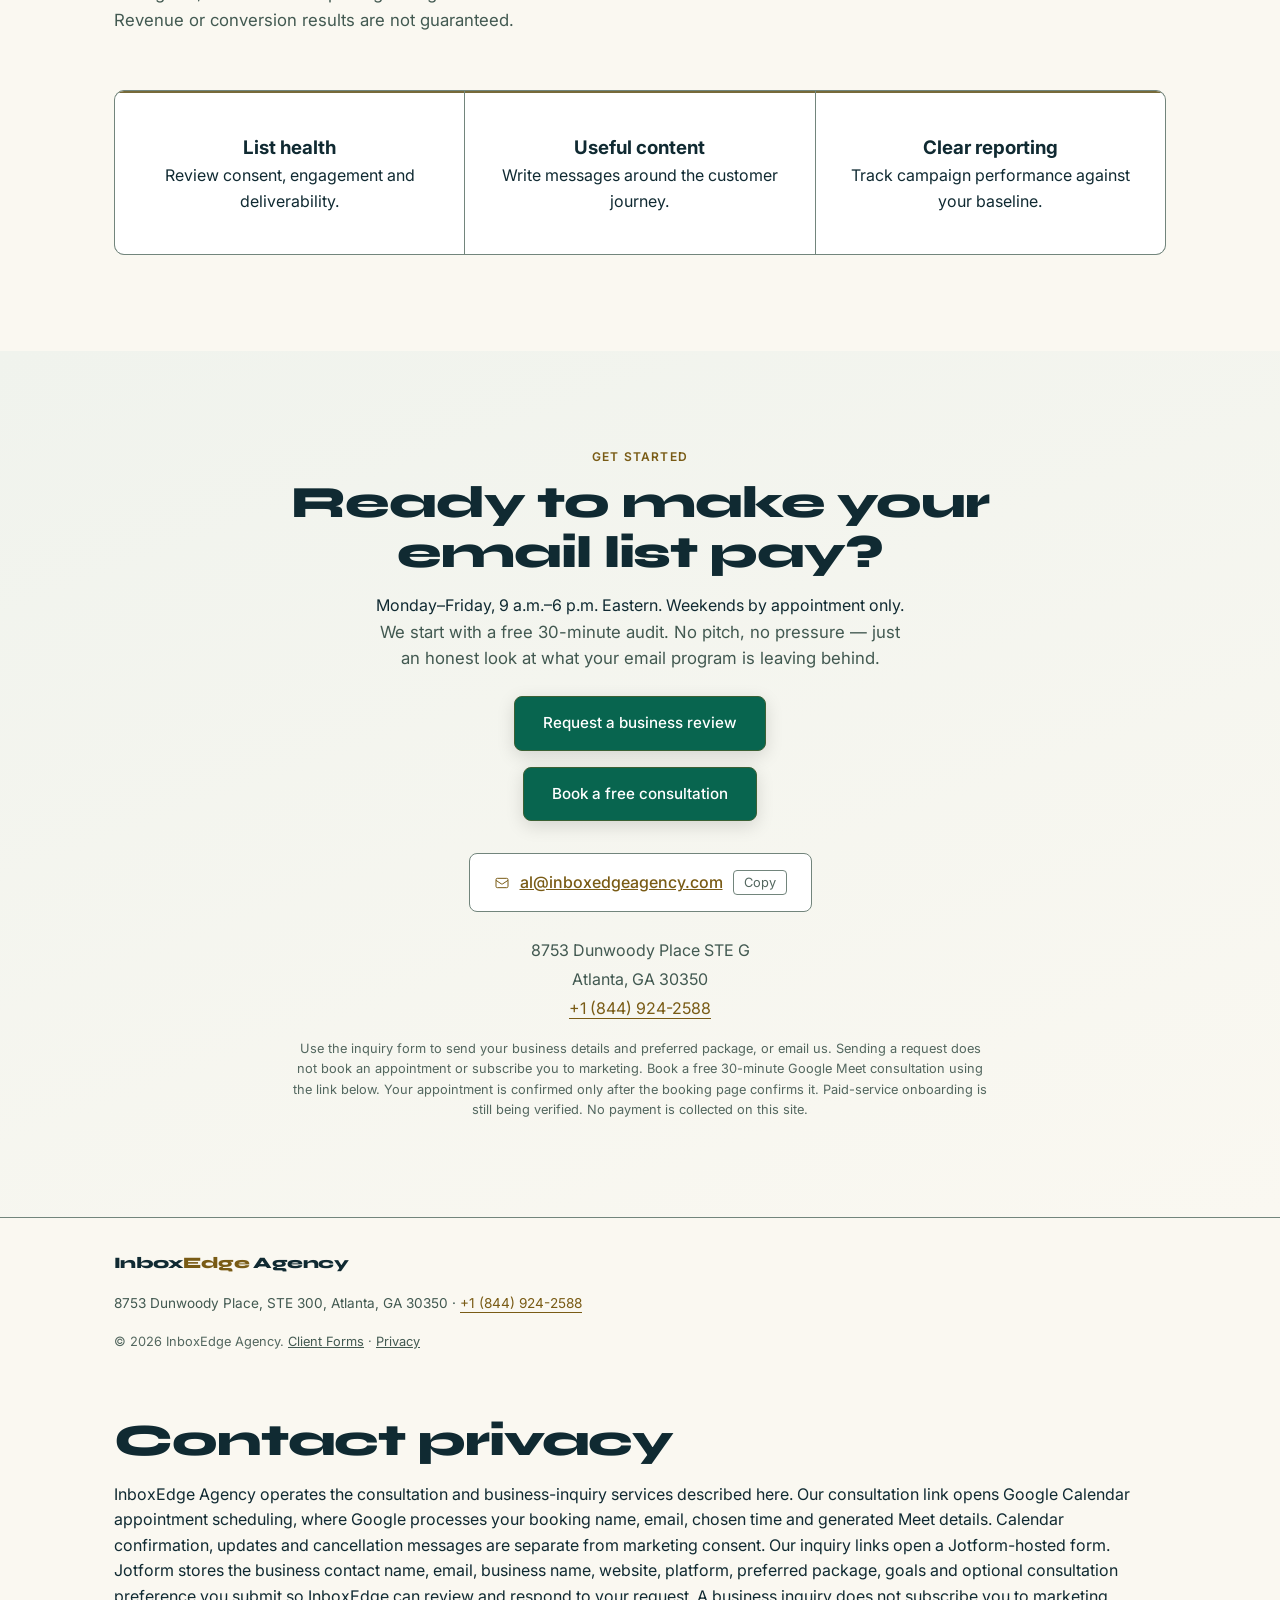
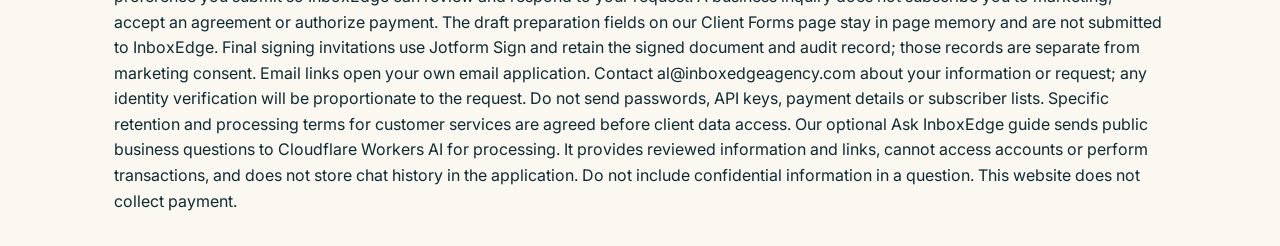
==== commit ba4ba803: "Add approved company contact information" ====
--- a/index.html
+++ b/index.html
@@ -226,7 +226,7 @@
           <li><span class="check-icon">✓</span>Basic list segmentation</li>
           <li><span class="check-icon">✓</span>Monthly performance report</li>
         </ul>
-        <a href="https://www.jotform.com/262954506255058?package=Basic%20%E2%80%94%20%24500%2Fmonth" class="pkg-btn">Request Basic review</a>
+        <a href="https://www.jotform.com/262954506255058?package=Basic%20%E2%80%94%20%24250%2Fmonth" class="pkg-btn">Request Basic review</a>
       </div>
       <div class="package featured">
         <div class="package-badge">Featured package</div>
@@ -242,7 +242,7 @@
           <li><span class="check-icon">✓</span>Advanced segmentation</li>
           <li><span class="check-icon">✓</span>Bi-weekly strategy call</li>
         </ul>
-        <a href="https://www.jotform.com/262954506255058?package=Standard%20%E2%80%94%20%241%2C000%2Fmonth" class="pkg-btn">Request Standard review</a>
+        <a href="https://www.jotform.com/262954506255058?package=Standard%20%E2%80%94%20%24500%2Fmonth" class="pkg-btn">Request Standard review</a>
       </div>
       <div class="package">
         <div class="package-tier">Premium</div>
@@ -258,7 +258,7 @@
           <li><span class="check-icon">✓</span>Weekly strategy calls</li>
           <li><span class="check-icon">✓</span>Dedicated account manager</li>
         </ul>
-        <a href="https://www.jotform.com/262954506255058?package=Premium%20%E2%80%94%20%242%2C000%2Fmonth" class="pkg-btn">Request Premium review</a>
+        <a href="https://www.jotform.com/262954506255058?package=Premium%20%E2%80%94%20%241%2C000%2Fmonth" class="pkg-btn">Request Premium review</a>
       </div>
     </div>
   </div>
@@ -285,7 +285,7 @@
 <p id="copyStatus" class="sr-only" role="status" aria-live="polite"></p></main><footer>
   <div class="footer-inner">
     <div class="footer-logo">Inbox<span>Edge</span> Agency</div>
-    <address class="footer-contact">8753 Dunwoody Place STE G, Atlanta, GA 30350 · <a href="tel:+18449242588">+1 (844) 924-2588</a></address>
+    <address class="footer-contact">8753 Dunwoody Place, STE 300, Atlanta, GA 30350 · <a href="tel:+18449242588">+1 (844) 924-2588</a></address>
     <div class="footer-copy">© 2026 InboxEdge Agency. <a href="/forms/" style="color:var(--fg-2)">Client Forms</a> · <a href="#privacy" style="color:var(--fg-2)">Privacy</a></div>
   </div>
 </footer>
